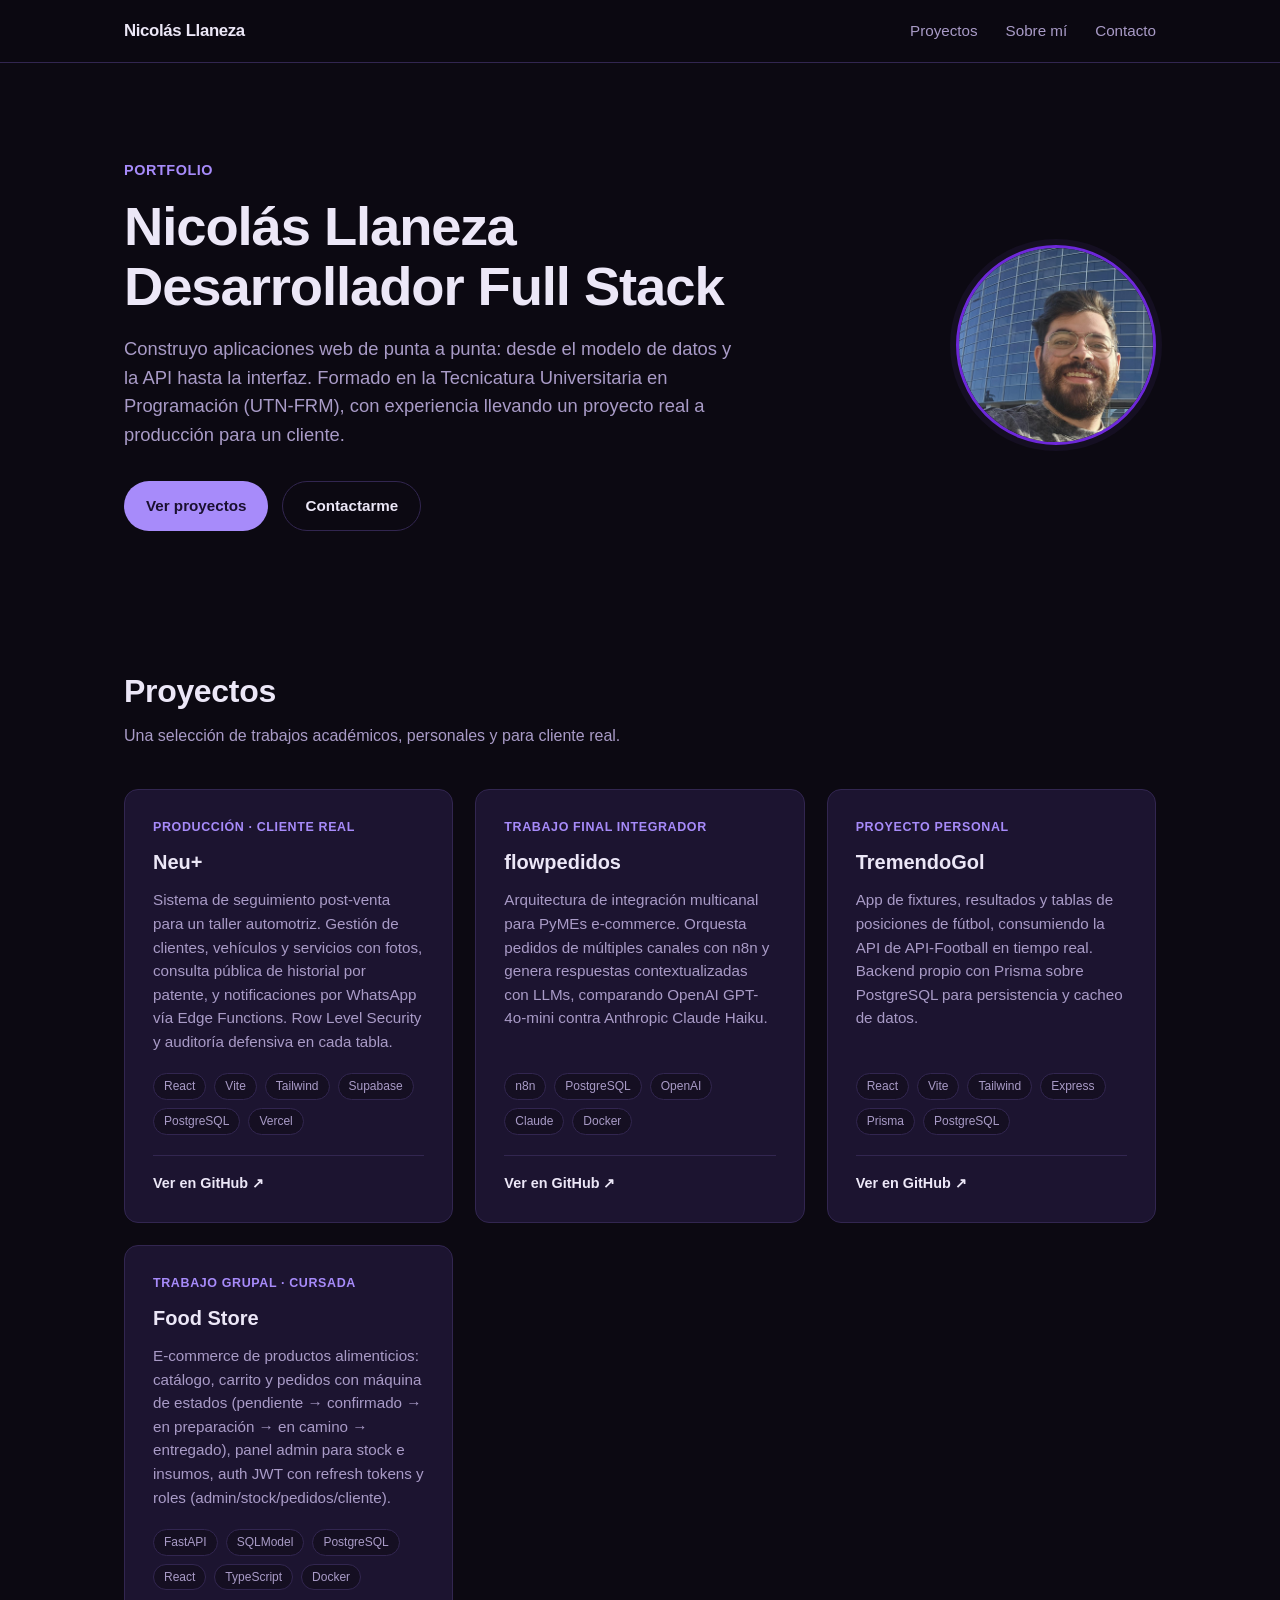
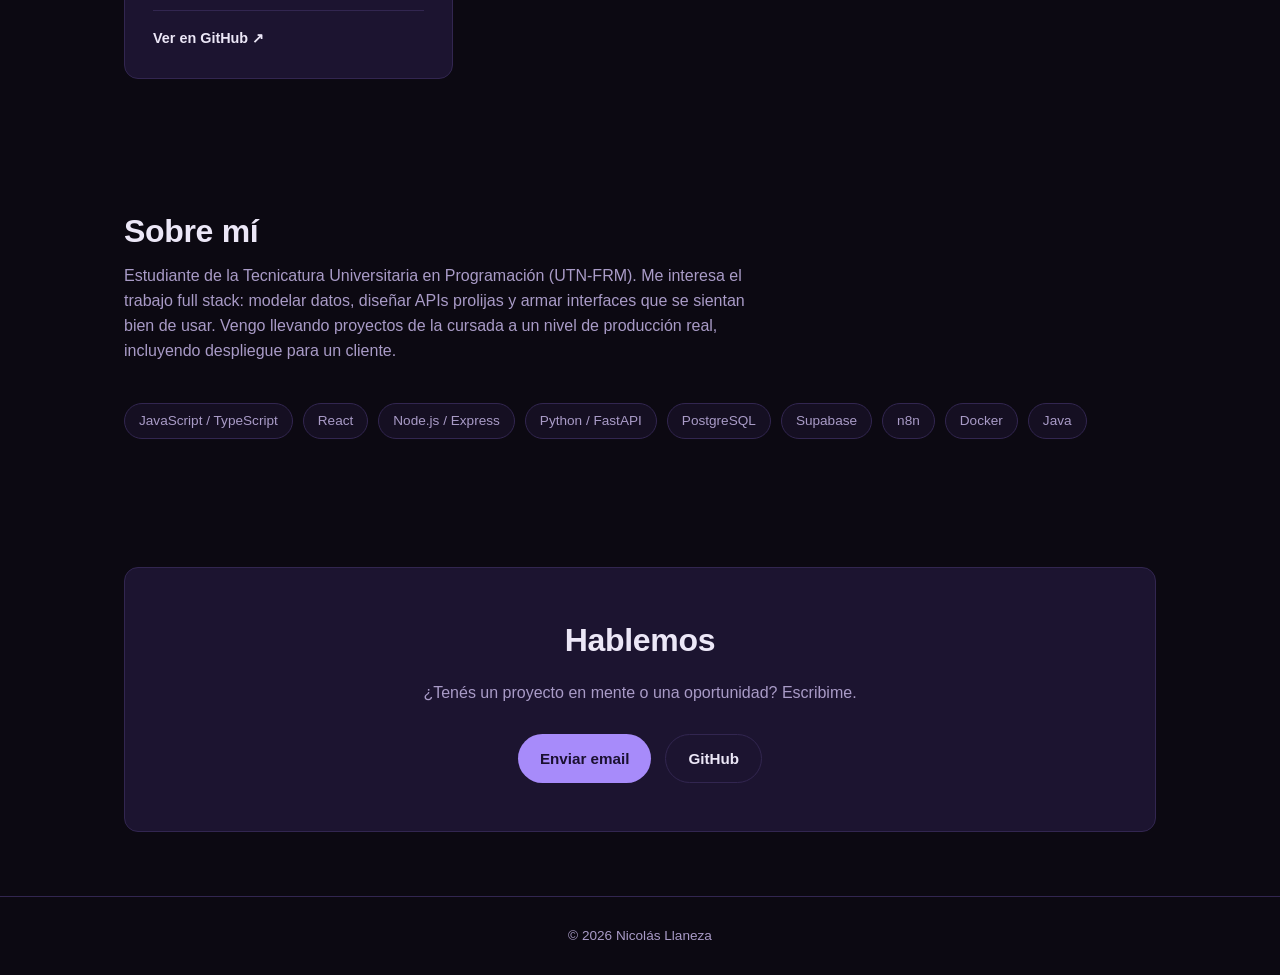
==== index.html @ 6af766d3 "Switch color palette to violet (Eva-01 inspired) Replaced the mint-green accent with a violet/deep-p" ====
<!DOCTYPE html>
<html lang="es">
<head>
<meta charset="UTF-8">
<meta name="viewport" content="width=device-width, initial-scale=1.0">
<title>Nicolás Llaneza — Desarrollador Full Stack</title>
<meta name="description" content="Portfolio de Nicolás Llaneza, desarrollador full stack. Proyectos con React, Node, FastAPI, Supabase y n8n.">
<style>
  :root {
    --bg: #0c0912;
    --bg-alt: #150f22;
    --card: #1c1430;
    --border: #322650;
    --text: #ece7f7;
    --text-dim: #a99bc7;
    --accent: #a78bfa;
    --accent-dim: #6d28d9;
    --radius: 14px;
    --max-width: 1080px;
  }

  * { box-sizing: border-box; }

  html { scroll-behavior: smooth; }

  body {
    margin: 0;
    background: var(--bg);
    color: var(--text);
    font-family: -apple-system, BlinkMacSystemFont, "Segoe UI", Roboto, Helvetica, Arial, sans-serif;
    line-height: 1.55;
  }

  a { color: inherit; }

  .wrap {
    max-width: var(--max-width);
    margin: 0 auto;
    padding: 0 24px;
  }

  /* Nav */
  header {
    position: sticky;
    top: 0;
    z-index: 20;
    background: rgba(12, 9, 18, 0.85);
    backdrop-filter: blur(10px);
    border-bottom: 1px solid var(--border);
  }

  nav {
    display: flex;
    align-items: center;
    justify-content: space-between;
    padding: 18px 0;
  }

  .logo {
    font-weight: 700;
    letter-spacing: -0.02em;
    text-decoration: none;
    font-size: 1.05rem;
  }

  .nav-links {
    display: flex;
    gap: 28px;
    list-style: none;
    margin: 0;
    padding: 0;
  }

  .nav-links a {
    text-decoration: none;
    color: var(--text-dim);
    font-size: 0.95rem;
    transition: color 0.15s;
  }

  .nav-links a:hover { color: var(--text); }

  /* Hero */
  .hero {
    padding: 96px 0 72px;
  }

  .hero-inner {
    display: flex;
    align-items: center;
    gap: 48px;
  }

  .hero-text { flex: 1; min-width: 0; }

  .avatar {
    flex-shrink: 0;
    width: 200px;
    height: 200px;
    border-radius: 50%;
    object-fit: cover;
    border: 3px solid var(--accent-dim);
    box-shadow: 0 0 0 6px var(--bg-alt);
  }

  .eyebrow {
    color: var(--accent);
    font-size: 0.9rem;
    font-weight: 600;
    letter-spacing: 0.04em;
    text-transform: uppercase;
    margin-bottom: 16px;
  }

  h1 {
    font-size: clamp(2.2rem, 5vw, 3.4rem);
    line-height: 1.1;
    margin: 0 0 18px;
    letter-spacing: -0.02em;
  }

  .hero p.lead {
    color: var(--text-dim);
    font-size: 1.15rem;
    max-width: 620px;
    margin: 0 0 32px;
  }

  .btn-row { display: flex; gap: 14px; flex-wrap: wrap; }

  .btn {
    display: inline-flex;
    align-items: center;
    gap: 8px;
    padding: 12px 22px;
    border-radius: 999px;
    text-decoration: none;
    font-size: 0.95rem;
    font-weight: 600;
    transition: transform 0.15s, background 0.15s, border-color 0.15s;
  }

  .btn-primary {
    background: var(--accent);
    color: #1a1030;
  }
  .btn-primary:hover { transform: translateY(-1px); background: #c4b5fd; }

  .btn-ghost {
    border: 1px solid var(--border);
    color: var(--text);
  }
  .btn-ghost:hover { border-color: var(--accent-dim); transform: translateY(-1px); }

  /* Sections */
  section { padding: 64px 0; }

  h2 {
    font-size: clamp(1.5rem, 3vw, 2rem);
    margin: 0 0 8px;
    letter-spacing: -0.01em;
  }

  .section-sub {
    color: var(--text-dim);
    margin: 0 0 40px;
    max-width: 640px;
  }

  /* About / stack */
  .stack-tags {
    display: flex;
    flex-wrap: wrap;
    gap: 10px;
    margin-top: 24px;
  }

  .tag {
    border: 1px solid var(--border);
    background: var(--bg-alt);
    color: var(--text-dim);
    padding: 6px 14px;
    border-radius: 999px;
    font-size: 0.85rem;
  }

  /* Projects */
  .projects-grid {
    display: grid;
    grid-template-columns: repeat(auto-fit, minmax(320px, 1fr));
    gap: 22px;
  }

  .card {
    background: var(--card);
    border: 1px solid var(--border);
    border-radius: var(--radius);
    padding: 28px;
    display: flex;
    flex-direction: column;
    transition: border-color 0.2s, transform 0.2s;
  }

  .card:hover {
    border-color: var(--accent-dim);
    transform: translateY(-3px);
  }

  .card-kicker {
    font-size: 0.78rem;
    font-weight: 700;
    letter-spacing: 0.05em;
    text-transform: uppercase;
    color: var(--accent);
    margin-bottom: 10px;
  }

  .card h3 {
    margin: 0 0 10px;
    font-size: 1.25rem;
  }

  .card p {
    color: var(--text-dim);
    font-size: 0.95rem;
    margin: 0 0 20px;
    flex-grow: 1;
  }

  .card .tags {
    display: flex;
    flex-wrap: wrap;
    gap: 8px;
    margin-bottom: 20px;
  }

  .card .tags span {
    font-size: 0.75rem;
    color: var(--text-dim);
    background: var(--bg-alt);
    border: 1px solid var(--border);
    padding: 3px 10px;
    border-radius: 999px;
  }

  .card-link {
    display: inline-flex;
    align-items: center;
    gap: 6px;
    font-size: 0.9rem;
    font-weight: 600;
    color: var(--text);
    text-decoration: none;
    border-top: 1px solid var(--border);
    padding-top: 16px;
  }

  .card-link:hover { color: var(--accent); }

  /* Contact */
  .contact-card {
    background: var(--card);
    border: 1px solid var(--border);
    border-radius: var(--radius);
    padding: 48px;
    text-align: center;
  }

  .contact-card h2 { margin-bottom: 12px; }
  .contact-card p { color: var(--text-dim); margin-bottom: 28px; }

  footer {
    border-top: 1px solid var(--border);
    padding: 28px 0;
    color: var(--text-dim);
    font-size: 0.85rem;
    text-align: center;
  }

  @media (max-width: 640px) {
    .nav-links { gap: 16px; }
    .hero { padding: 64px 0 48px; }
    .contact-card { padding: 32px 20px; }
    .hero-inner { flex-direction: column-reverse; text-align: center; gap: 28px; }
    .hero-text .lead { margin-left: auto; margin-right: auto; }
    .avatar { width: 140px; height: 140px; }
  }
</style>
</head>
<body>

<header>
  <div class="wrap">
    <nav>
      <a class="logo" href="#top">Nicolás Llaneza</a>
      <ul class="nav-links">
        <li><a href="#proyectos">Proyectos</a></li>
        <li><a href="#sobre-mi">Sobre mí</a></li>
        <li><a href="#contacto">Contacto</a></li>
      </ul>
    </nav>
  </div>
</header>

<main>
  <div class="wrap">
    <section class="hero" id="top">
      <div class="hero-inner">
        <div class="hero-text">
          <div class="eyebrow">Portfolio</div>
          <h1>Nicolás Llaneza<br>Desarrollador Full Stack</h1>
          <p class="lead">
            Construyo aplicaciones web de punta a punta: desde el modelo de datos y la API
            hasta la interfaz. Formado en la Tecnicatura Universitaria en Programación (UTN-FRM),
            con experiencia llevando un proyecto real a producción para un cliente.
          </p>
          <div class="btn-row">
            <a class="btn btn-primary" href="#proyectos">Ver proyectos</a>
            <a class="btn btn-ghost" href="#contacto">Contactarme</a>
          </div>
        </div>
        <img class="avatar" src="assets/avatar.jpg" alt="Foto de Nicolás Llaneza">
      </div>
    </section>

    <section id="proyectos">
      <h2>Proyectos</h2>
      <p class="section-sub">Una selección de trabajos académicos, personales y para cliente real.</p>

      <div class="projects-grid">

        <div class="card">
          <div class="card-kicker">Producción · Cliente real</div>
          <h3>Neu+</h3>
          <p>
            Sistema de seguimiento post-venta para un taller automotriz. Gestión de clientes,
            vehículos y servicios con fotos, consulta pública de historial por patente, y
            notificaciones por WhatsApp vía Edge Functions. Row Level Security y auditoría
            defensiva en cada tabla.
          </p>
          <div class="tags">
            <span>React</span><span>Vite</span><span>Tailwind</span>
            <span>Supabase</span><span>PostgreSQL</span><span>Vercel</span>
          </div>
          <a class="card-link" href="https://github.com/NicolasLlaneza/Neu-" target="_blank" rel="noopener">
            Ver en GitHub ↗
          </a>
        </div>

        <div class="card">
          <div class="card-kicker">Trabajo final integrador</div>
          <h3>flowpedidos</h3>
          <p>
            Arquitectura de integración multicanal para PyMEs e-commerce. Orquesta pedidos
            de múltiples canales con n8n y genera respuestas contextualizadas con LLMs,
            comparando OpenAI GPT-4o-mini contra Anthropic Claude Haiku.
          </p>
          <div class="tags">
            <span>n8n</span><span>PostgreSQL</span><span>OpenAI</span><span>Claude</span><span>Docker</span>
          </div>
          <a class="card-link" href="https://github.com/NicolasLlaneza/flowpedidos" target="_blank" rel="noopener">
            Ver en GitHub ↗
          </a>
        </div>

        <div class="card">
          <div class="card-kicker">Proyecto personal</div>
          <h3>TremendoGol</h3>
          <p>
            App de fixtures, resultados y tablas de posiciones de fútbol, consumiendo la
            API de API-Football en tiempo real. Backend propio con Prisma sobre PostgreSQL
            para persistencia y cacheo de datos.
          </p>
          <div class="tags">
            <span>React</span><span>Vite</span><span>Tailwind</span>
            <span>Express</span><span>Prisma</span><span>PostgreSQL</span>
          </div>
          <a class="card-link" href="https://github.com/NicolasLlaneza/TremendoGol" target="_blank" rel="noopener">
            Ver en GitHub ↗
          </a>
        </div>

        <div class="card">
          <div class="card-kicker">Trabajo grupal · Cursada</div>
          <h3>Food Store</h3>
          <p>
            E-commerce de productos alimenticios: catálogo, carrito y pedidos con máquina de
            estados (pendiente → confirmado → en preparación → en camino → entregado), panel
            admin para stock e insumos, auth JWT con refresh tokens y roles (admin/stock/pedidos/cliente).
          </p>
          <div class="tags">
            <span>FastAPI</span><span>SQLModel</span><span>PostgreSQL</span>
            <span>React</span><span>TypeScript</span><span>Docker</span>
          </div>
          <a class="card-link" href="https://github.com/NicolasLlaneza/PROG4" target="_blank" rel="noopener">
            Ver en GitHub ↗
          </a>
        </div>

      </div>
    </section>

    <section id="sobre-mi">
      <h2>Sobre mí</h2>
      <p class="section-sub">
        Estudiante de la Tecnicatura Universitaria en Programación (UTN-FRM). Me interesa
        el trabajo full stack: modelar datos, diseñar APIs prolijas y armar interfaces que
        se sientan bien de usar. Vengo llevando proyectos de la cursada a un nivel de
        producción real, incluyendo despliegue para un cliente.
      </p>
      <div class="stack-tags">
        <span class="tag">JavaScript / TypeScript</span>
        <span class="tag">React</span>
        <span class="tag">Node.js / Express</span>
        <span class="tag">Python / FastAPI</span>
        <span class="tag">PostgreSQL</span>
        <span class="tag">Supabase</span>
        <span class="tag">n8n</span>
        <span class="tag">Docker</span>
        <span class="tag">Java</span>
      </div>
    </section>

    <section id="contacto">
      <div class="contact-card">
        <h2>Hablemos</h2>
        <p>¿Tenés un proyecto en mente o una oportunidad? Escribime.</p>
        <div class="btn-row" style="justify-content: center;">
          <a class="btn btn-primary" href="mailto:nicolasllanezabvb@gmail.com">Enviar email</a>
          <a class="btn btn-ghost" href="https://github.com/NicolasLlaneza" target="_blank" rel="noopener">GitHub</a>
        </div>
      </div>
    </section>
  </div>
</main>

<footer>
  <div class="wrap">
    © <span id="year"></span> Nicolás Llaneza
  </div>
</footer>

<script>
  document.getElementById('year').textContent = new Date().getFullYear();
</script>

</body>
</html>
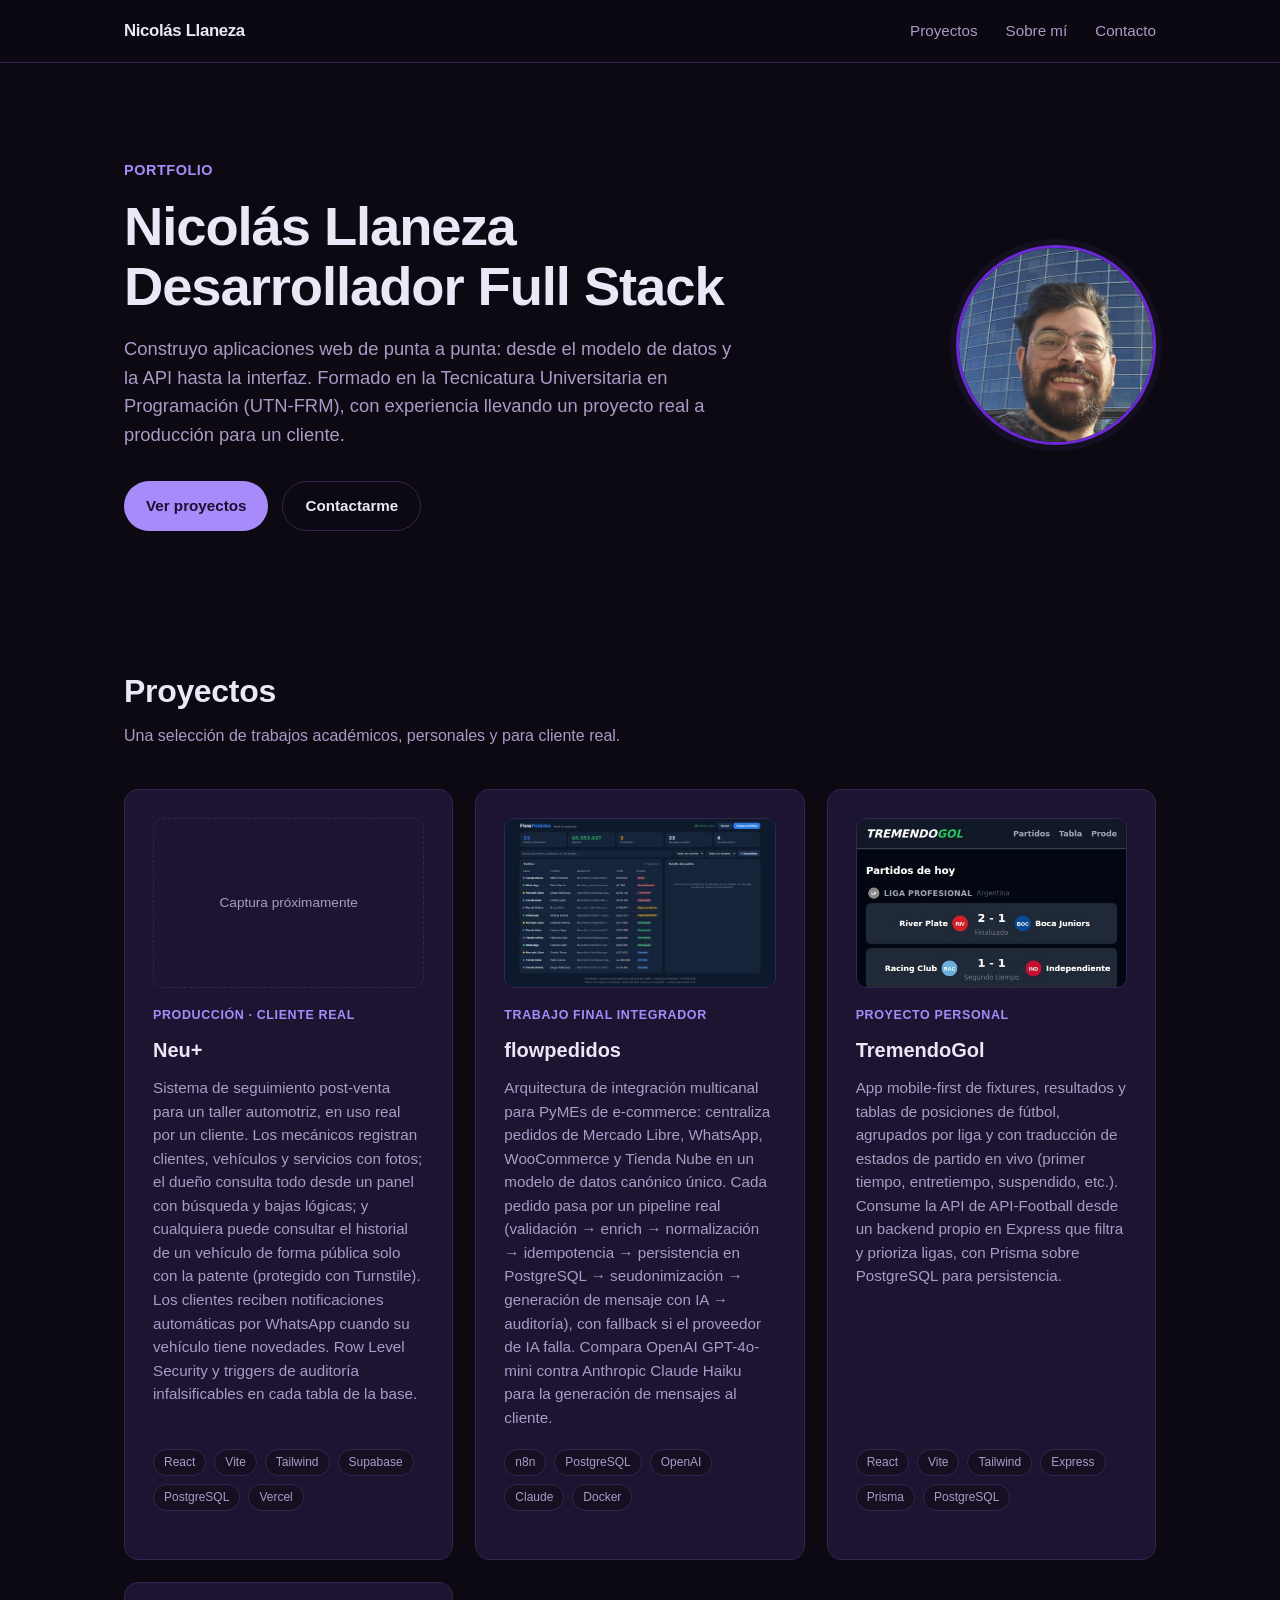
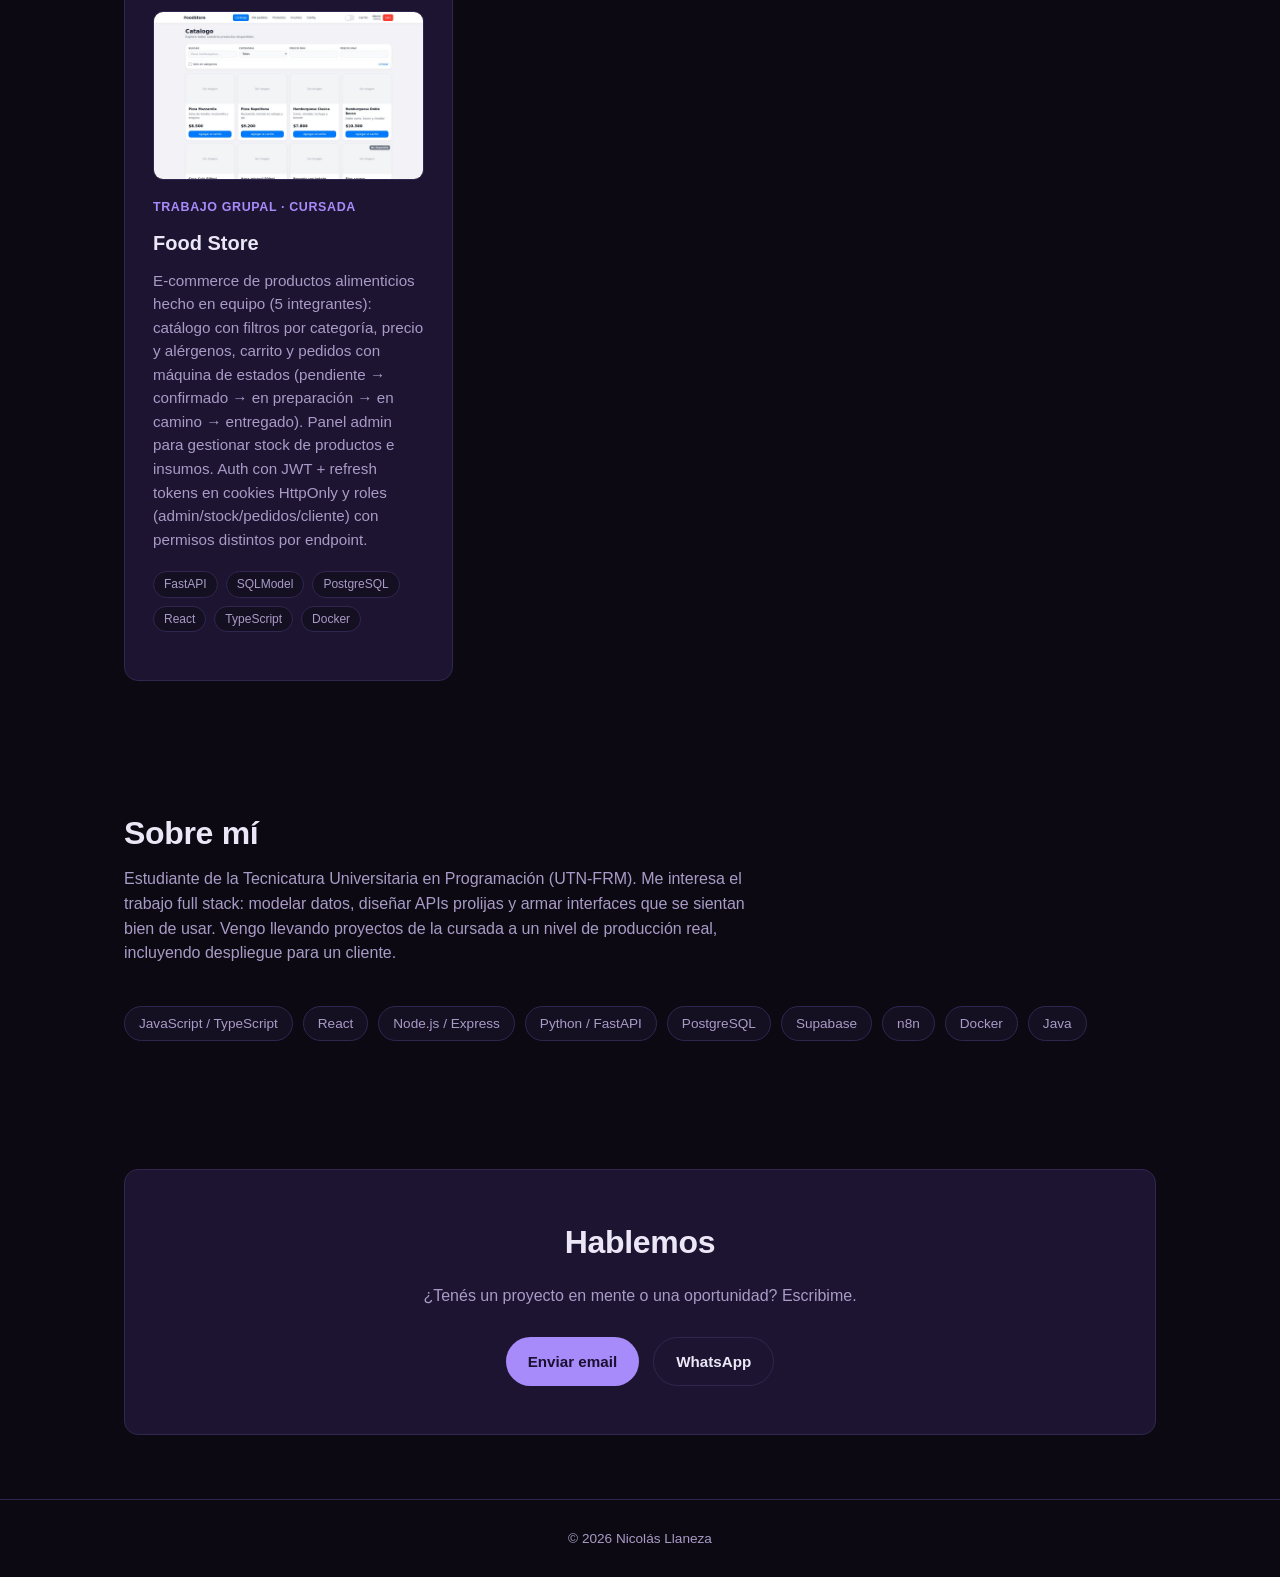
==== commit b8f5d661: "Replace GitHub links with screenshots, add WhatsApp contact - Removed all "Ver en GitHub" links from" ====
--- a/index.html
+++ b/index.html
@@ -206,6 +206,32 @@
     transform: translateY(-3px);
   }
 
+  .card-image {
+    width: 100%;
+    aspect-ratio: 16 / 10;
+    object-fit: cover;
+    object-position: top;
+    border-radius: 10px;
+    border: 1px solid var(--border);
+    margin-bottom: 18px;
+    background: var(--bg-alt);
+  }
+
+  .card-image-placeholder {
+    width: 100%;
+    aspect-ratio: 16 / 10;
+    border-radius: 10px;
+    border: 1px dashed var(--border);
+    margin-bottom: 18px;
+    display: flex;
+    align-items: center;
+    justify-content: center;
+    color: var(--text-dim);
+    font-size: 0.85rem;
+    text-align: center;
+    padding: 12px;
+  }
+
   .card-kicker {
     font-size: 0.78rem;
     font-weight: 700;
@@ -242,20 +268,6 @@
     padding: 3px 10px;
     border-radius: 999px;
   }
-
-  .card-link {
-    display: inline-flex;
-    align-items: center;
-    gap: 6px;
-    font-size: 0.9rem;
-    font-weight: 600;
-    color: var(--text);
-    text-decoration: none;
-    border-top: 1px solid var(--border);
-    padding-top: 16px;
-  }
-
-  .card-link:hover { color: var(--accent); }
 
   /* Contact */
   .contact-card {
@@ -330,71 +342,75 @@
       <div class="projects-grid">
 
         <div class="card">
+          <div class="card-image-placeholder">Captura próximamente</div>
           <div class="card-kicker">Producción · Cliente real</div>
           <h3>Neu+</h3>
           <p>
-            Sistema de seguimiento post-venta para un taller automotriz. Gestión de clientes,
-            vehículos y servicios con fotos, consulta pública de historial por patente, y
-            notificaciones por WhatsApp vía Edge Functions. Row Level Security y auditoría
-            defensiva en cada tabla.
+            Sistema de seguimiento post-venta para un taller automotriz, en uso real por un
+            cliente. Los mecánicos registran clientes, vehículos y servicios con fotos; el
+            dueño consulta todo desde un panel con búsqueda y bajas lógicas; y cualquiera
+            puede consultar el historial de un vehículo de forma pública solo con la patente
+            (protegido con Turnstile). Los clientes reciben notificaciones automáticas por
+            WhatsApp cuando su vehículo tiene novedades. Row Level Security y triggers de
+            auditoría infalsificables en cada tabla de la base.
           </p>
           <div class="tags">
             <span>React</span><span>Vite</span><span>Tailwind</span>
             <span>Supabase</span><span>PostgreSQL</span><span>Vercel</span>
           </div>
-          <a class="card-link" href="https://github.com/NicolasLlaneza/Neu-" target="_blank" rel="noopener">
-            Ver en GitHub ↗
-          </a>
         </div>
 
         <div class="card">
+          <img class="card-image" src="assets/flowpedidos.jpg" alt="Panel operativo de FlowPedidos mostrando KPIs y pedidos multicanal">
           <div class="card-kicker">Trabajo final integrador</div>
           <h3>flowpedidos</h3>
           <p>
-            Arquitectura de integración multicanal para PyMEs e-commerce. Orquesta pedidos
-            de múltiples canales con n8n y genera respuestas contextualizadas con LLMs,
-            comparando OpenAI GPT-4o-mini contra Anthropic Claude Haiku.
+            Arquitectura de integración multicanal para PyMEs de e-commerce: centraliza
+            pedidos de Mercado Libre, WhatsApp, WooCommerce y Tienda Nube en un modelo de
+            datos canónico único. Cada pedido pasa por un pipeline real (validación → enrich
+            → normalización → idempotencia → persistencia en PostgreSQL → seudonimización →
+            generación de mensaje con IA → auditoría), con fallback si el proveedor de IA
+            falla. Compara OpenAI GPT-4o-mini contra Anthropic Claude Haiku para la
+            generación de mensajes al cliente.
           </p>
           <div class="tags">
             <span>n8n</span><span>PostgreSQL</span><span>OpenAI</span><span>Claude</span><span>Docker</span>
           </div>
-          <a class="card-link" href="https://github.com/NicolasLlaneza/flowpedidos" target="_blank" rel="noopener">
-            Ver en GitHub ↗
-          </a>
         </div>
 
         <div class="card">
+          <img class="card-image" src="assets/tremendogol.jpg" alt="App TremendoGol mostrando fixtures de fútbol del día agrupados por liga">
           <div class="card-kicker">Proyecto personal</div>
           <h3>TremendoGol</h3>
           <p>
-            App de fixtures, resultados y tablas de posiciones de fútbol, consumiendo la
-            API de API-Football en tiempo real. Backend propio con Prisma sobre PostgreSQL
-            para persistencia y cacheo de datos.
+            App mobile-first de fixtures, resultados y tablas de posiciones de fútbol,
+            agrupados por liga y con traducción de estados de partido en vivo (primer
+            tiempo, entretiempo, suspendido, etc.). Consume la API de API-Football desde un
+            backend propio en Express que filtra y prioriza ligas, con Prisma sobre
+            PostgreSQL para persistencia.
           </p>
           <div class="tags">
             <span>React</span><span>Vite</span><span>Tailwind</span>
             <span>Express</span><span>Prisma</span><span>PostgreSQL</span>
           </div>
-          <a class="card-link" href="https://github.com/NicolasLlaneza/TremendoGol" target="_blank" rel="noopener">
-            Ver en GitHub ↗
-          </a>
         </div>
 
         <div class="card">
+          <img class="card-image" src="assets/foodstore.jpg" alt="Catálogo de Food Store con filtros por categoría y precio">
           <div class="card-kicker">Trabajo grupal · Cursada</div>
           <h3>Food Store</h3>
           <p>
-            E-commerce de productos alimenticios: catálogo, carrito y pedidos con máquina de
-            estados (pendiente → confirmado → en preparación → en camino → entregado), panel
-            admin para stock e insumos, auth JWT con refresh tokens y roles (admin/stock/pedidos/cliente).
+            E-commerce de productos alimenticios hecho en equipo (5 integrantes): catálogo
+            con filtros por categoría, precio y alérgenos, carrito y pedidos con máquina de
+            estados (pendiente → confirmado → en preparación → en camino → entregado). Panel
+            admin para gestionar stock de productos e insumos. Auth con JWT + refresh tokens
+            en cookies HttpOnly y roles (admin/stock/pedidos/cliente) con permisos distintos
+            por endpoint.
           </p>
           <div class="tags">
             <span>FastAPI</span><span>SQLModel</span><span>PostgreSQL</span>
             <span>React</span><span>TypeScript</span><span>Docker</span>
           </div>
-          <a class="card-link" href="https://github.com/NicolasLlaneza/PROG4" target="_blank" rel="noopener">
-            Ver en GitHub ↗
-          </a>
         </div>
 
       </div>
@@ -427,7 +443,7 @@
         <p>¿Tenés un proyecto en mente o una oportunidad? Escribime.</p>
         <div class="btn-row" style="justify-content: center;">
           <a class="btn btn-primary" href="mailto:nicolasllanezabvb@gmail.com">Enviar email</a>
-          <a class="btn btn-ghost" href="https://github.com/NicolasLlaneza" target="_blank" rel="noopener">GitHub</a>
+          <a class="btn btn-ghost" href="https://wa.me/5492613075850" target="_blank" rel="noopener">WhatsApp</a>
         </div>
       </div>
     </section>
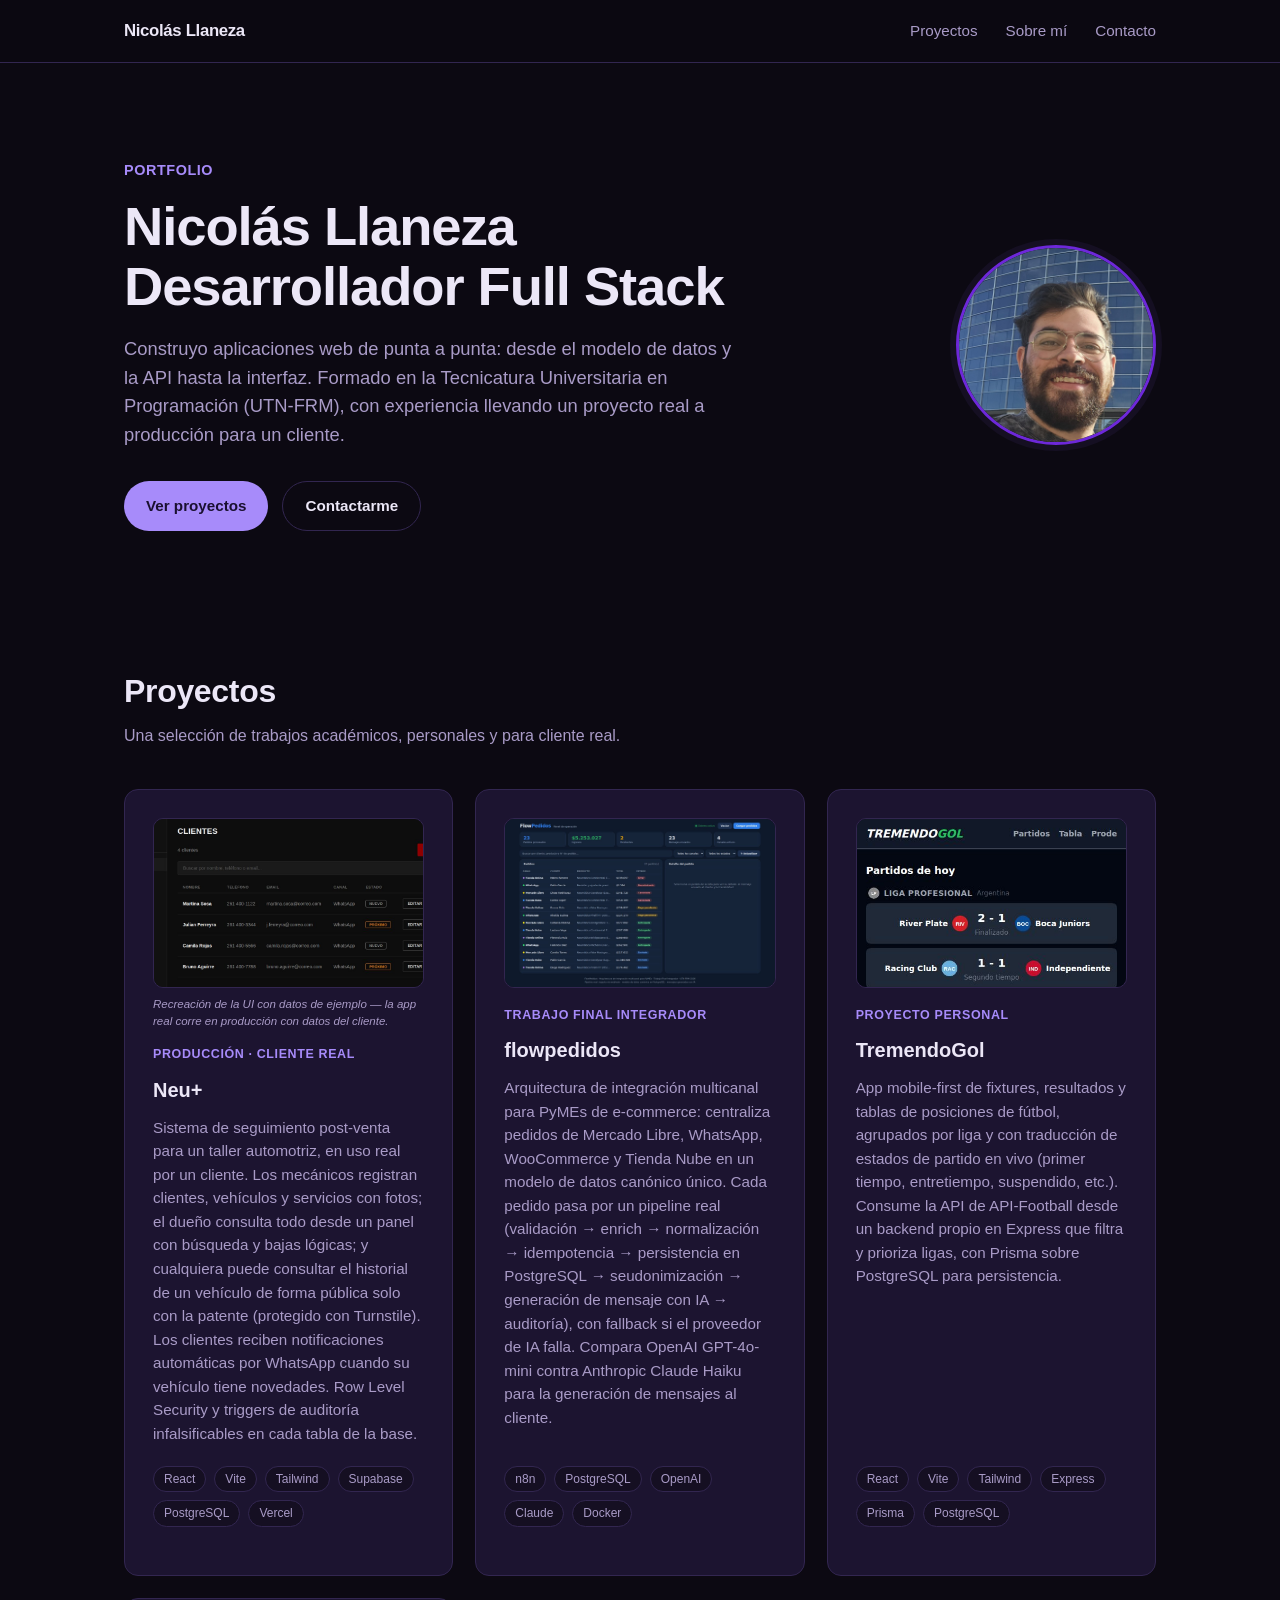
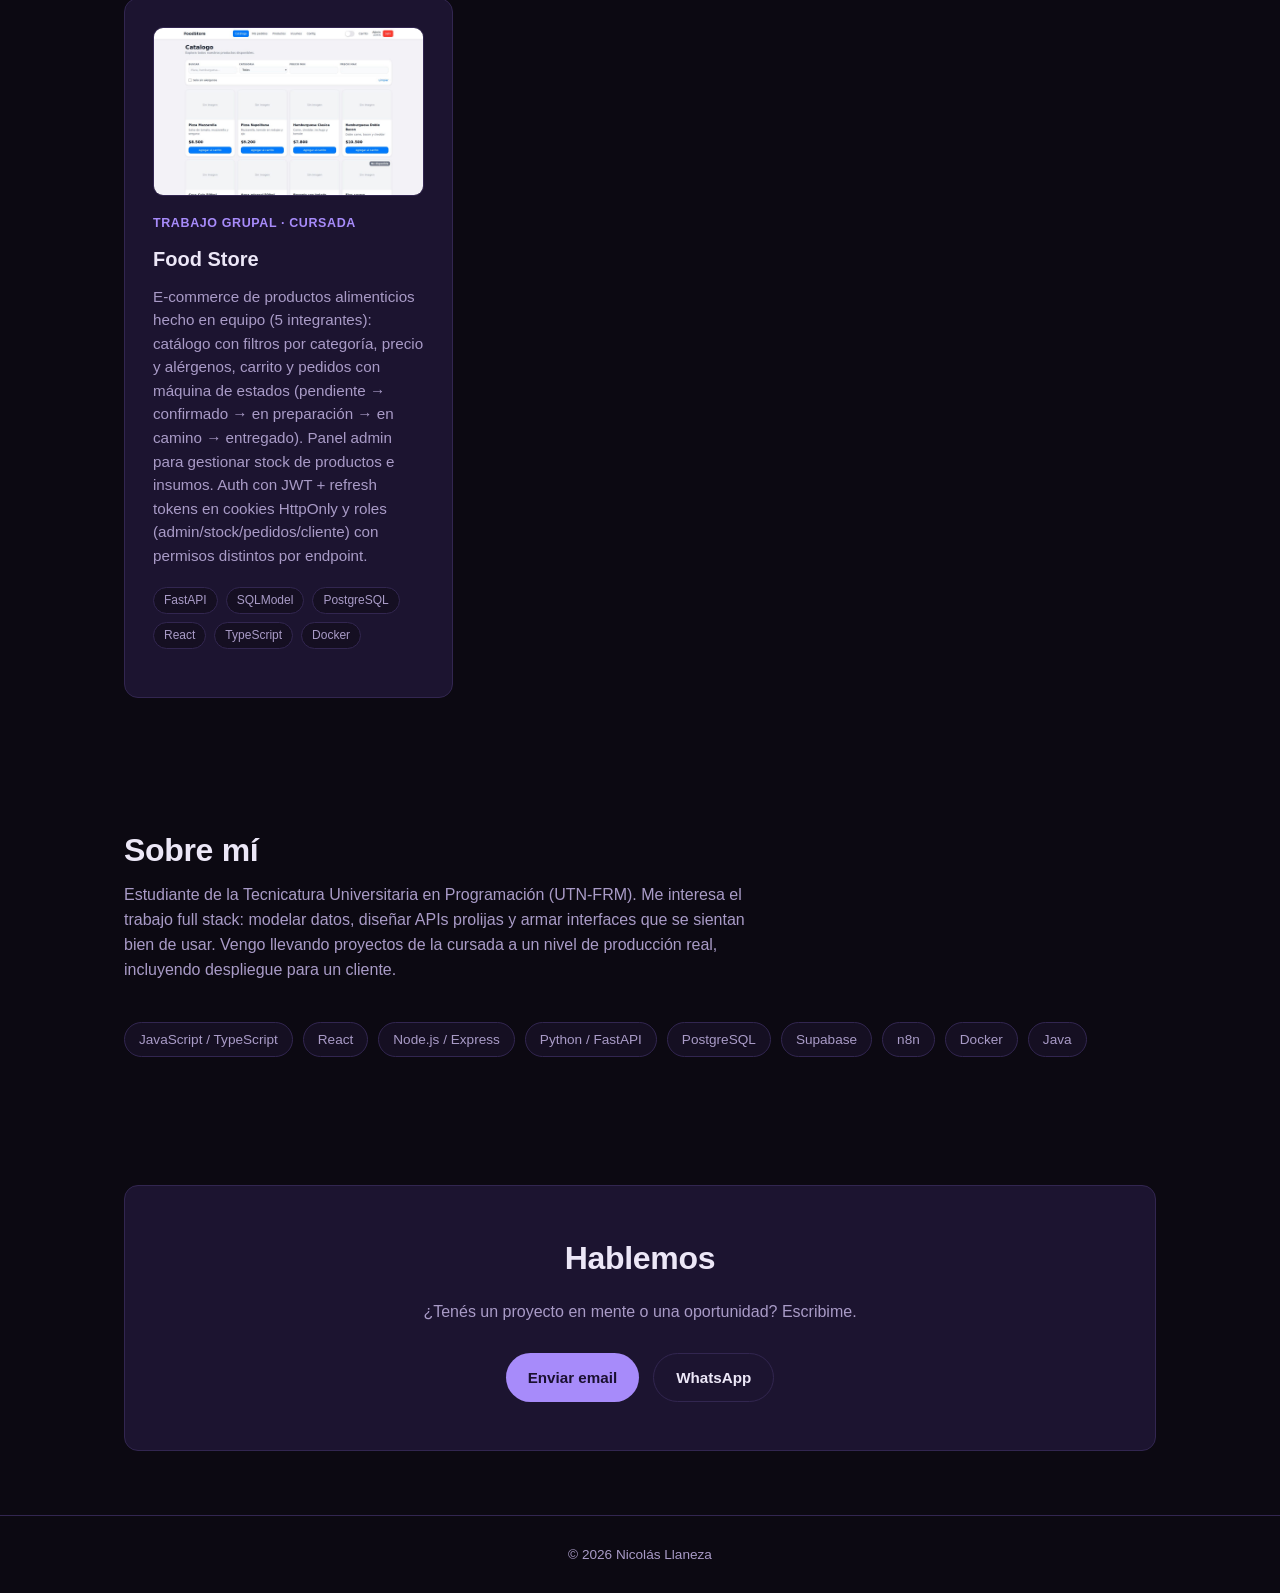
==== commit 5db8e7f0: "Add Neu+ screenshot as a recreated UI mock Rebuilt the clientes dashboard UI from the actual app's T" ====
--- a/index.html
+++ b/index.html
@@ -217,19 +217,11 @@
     background: var(--bg-alt);
   }
 
-  .card-image-placeholder {
-    width: 100%;
-    aspect-ratio: 16 / 10;
-    border-radius: 10px;
-    border: 1px dashed var(--border);
-    margin-bottom: 18px;
-    display: flex;
-    align-items: center;
-    justify-content: center;
-    color: var(--text-dim);
-    font-size: 0.85rem;
-    text-align: center;
-    padding: 12px;
+  .card-image-caption {
+    font-size: 0.72rem;
+    color: var(--text-dim);
+    font-style: italic;
+    margin: -10px 0 14px;
   }
 
   .card-kicker {
@@ -342,7 +334,8 @@
       <div class="projects-grid">
 
         <div class="card">
-          <div class="card-image-placeholder">Captura próximamente</div>
+          <img class="card-image" src="assets/neu.jpg" alt="Panel de clientes de Neu+ (recreación con datos de ejemplo)">
+          <div class="card-image-caption">Recreación de la UI con datos de ejemplo — la app real corre en producción con datos del cliente.</div>
           <div class="card-kicker">Producción · Cliente real</div>
           <h3>Neu+</h3>
           <p>
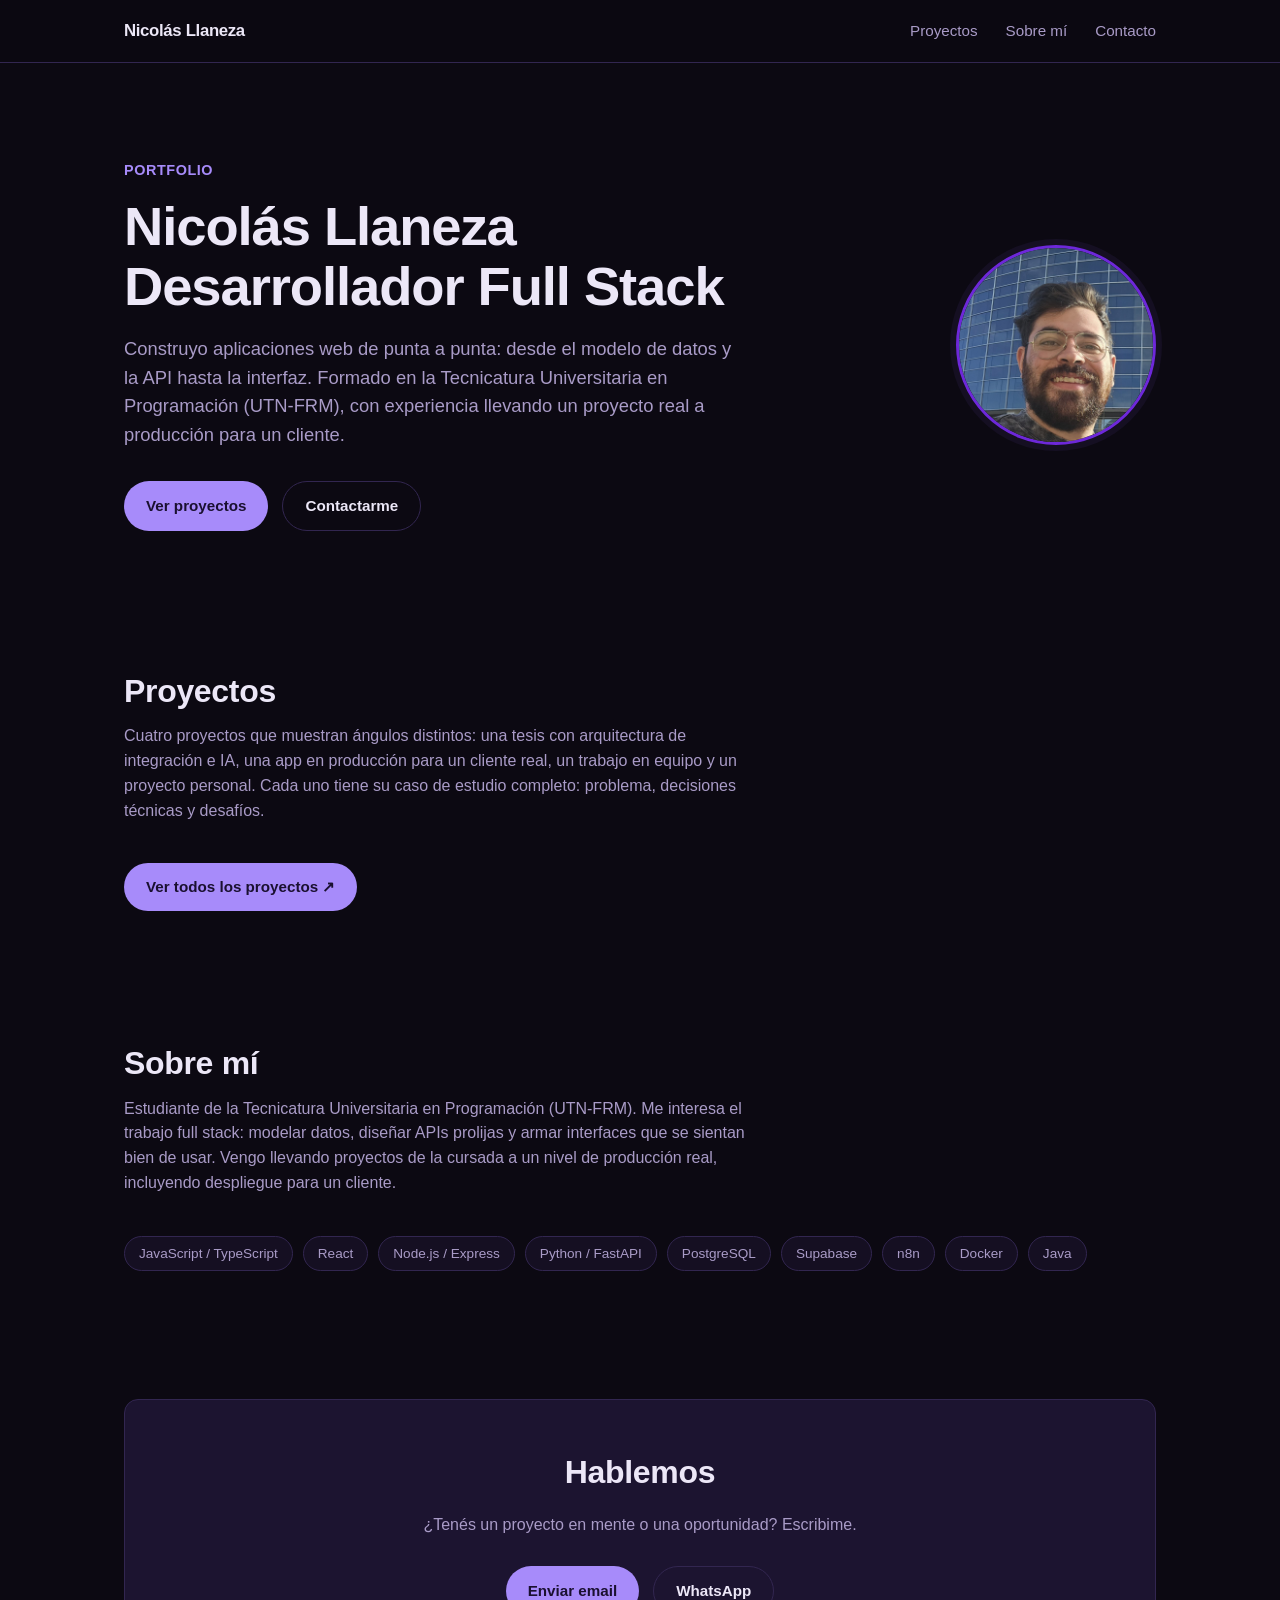
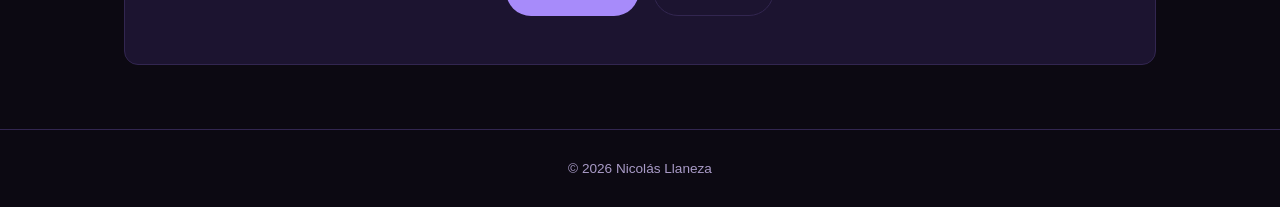
==== commit 2edb91c4: "Split projects into their own case-study pages - Extracted shared CSS to assets/style.css so every p" ====
--- a/index.html
+++ b/index.html
@@ -5,291 +5,7 @@
 <meta name="viewport" content="width=device-width, initial-scale=1.0">
 <title>Nicolás Llaneza — Desarrollador Full Stack</title>
 <meta name="description" content="Portfolio de Nicolás Llaneza, desarrollador full stack. Proyectos con React, Node, FastAPI, Supabase y n8n.">
-<style>
-  :root {
-    --bg: #0c0912;
-    --bg-alt: #150f22;
-    --card: #1c1430;
-    --border: #322650;
-    --text: #ece7f7;
-    --text-dim: #a99bc7;
-    --accent: #a78bfa;
-    --accent-dim: #6d28d9;
-    --radius: 14px;
-    --max-width: 1080px;
-  }
-
-  * { box-sizing: border-box; }
-
-  html { scroll-behavior: smooth; }
-
-  body {
-    margin: 0;
-    background: var(--bg);
-    color: var(--text);
-    font-family: -apple-system, BlinkMacSystemFont, "Segoe UI", Roboto, Helvetica, Arial, sans-serif;
-    line-height: 1.55;
-  }
-
-  a { color: inherit; }
-
-  .wrap {
-    max-width: var(--max-width);
-    margin: 0 auto;
-    padding: 0 24px;
-  }
-
-  /* Nav */
-  header {
-    position: sticky;
-    top: 0;
-    z-index: 20;
-    background: rgba(12, 9, 18, 0.85);
-    backdrop-filter: blur(10px);
-    border-bottom: 1px solid var(--border);
-  }
-
-  nav {
-    display: flex;
-    align-items: center;
-    justify-content: space-between;
-    padding: 18px 0;
-  }
-
-  .logo {
-    font-weight: 700;
-    letter-spacing: -0.02em;
-    text-decoration: none;
-    font-size: 1.05rem;
-  }
-
-  .nav-links {
-    display: flex;
-    gap: 28px;
-    list-style: none;
-    margin: 0;
-    padding: 0;
-  }
-
-  .nav-links a {
-    text-decoration: none;
-    color: var(--text-dim);
-    font-size: 0.95rem;
-    transition: color 0.15s;
-  }
-
-  .nav-links a:hover { color: var(--text); }
-
-  /* Hero */
-  .hero {
-    padding: 96px 0 72px;
-  }
-
-  .hero-inner {
-    display: flex;
-    align-items: center;
-    gap: 48px;
-  }
-
-  .hero-text { flex: 1; min-width: 0; }
-
-  .avatar {
-    flex-shrink: 0;
-    width: 200px;
-    height: 200px;
-    border-radius: 50%;
-    object-fit: cover;
-    border: 3px solid var(--accent-dim);
-    box-shadow: 0 0 0 6px var(--bg-alt);
-  }
-
-  .eyebrow {
-    color: var(--accent);
-    font-size: 0.9rem;
-    font-weight: 600;
-    letter-spacing: 0.04em;
-    text-transform: uppercase;
-    margin-bottom: 16px;
-  }
-
-  h1 {
-    font-size: clamp(2.2rem, 5vw, 3.4rem);
-    line-height: 1.1;
-    margin: 0 0 18px;
-    letter-spacing: -0.02em;
-  }
-
-  .hero p.lead {
-    color: var(--text-dim);
-    font-size: 1.15rem;
-    max-width: 620px;
-    margin: 0 0 32px;
-  }
-
-  .btn-row { display: flex; gap: 14px; flex-wrap: wrap; }
-
-  .btn {
-    display: inline-flex;
-    align-items: center;
-    gap: 8px;
-    padding: 12px 22px;
-    border-radius: 999px;
-    text-decoration: none;
-    font-size: 0.95rem;
-    font-weight: 600;
-    transition: transform 0.15s, background 0.15s, border-color 0.15s;
-  }
-
-  .btn-primary {
-    background: var(--accent);
-    color: #1a1030;
-  }
-  .btn-primary:hover { transform: translateY(-1px); background: #c4b5fd; }
-
-  .btn-ghost {
-    border: 1px solid var(--border);
-    color: var(--text);
-  }
-  .btn-ghost:hover { border-color: var(--accent-dim); transform: translateY(-1px); }
-
-  /* Sections */
-  section { padding: 64px 0; }
-
-  h2 {
-    font-size: clamp(1.5rem, 3vw, 2rem);
-    margin: 0 0 8px;
-    letter-spacing: -0.01em;
-  }
-
-  .section-sub {
-    color: var(--text-dim);
-    margin: 0 0 40px;
-    max-width: 640px;
-  }
-
-  /* About / stack */
-  .stack-tags {
-    display: flex;
-    flex-wrap: wrap;
-    gap: 10px;
-    margin-top: 24px;
-  }
-
-  .tag {
-    border: 1px solid var(--border);
-    background: var(--bg-alt);
-    color: var(--text-dim);
-    padding: 6px 14px;
-    border-radius: 999px;
-    font-size: 0.85rem;
-  }
-
-  /* Projects */
-  .projects-grid {
-    display: grid;
-    grid-template-columns: repeat(auto-fit, minmax(320px, 1fr));
-    gap: 22px;
-  }
-
-  .card {
-    background: var(--card);
-    border: 1px solid var(--border);
-    border-radius: var(--radius);
-    padding: 28px;
-    display: flex;
-    flex-direction: column;
-    transition: border-color 0.2s, transform 0.2s;
-  }
-
-  .card:hover {
-    border-color: var(--accent-dim);
-    transform: translateY(-3px);
-  }
-
-  .card-image {
-    width: 100%;
-    aspect-ratio: 16 / 10;
-    object-fit: cover;
-    object-position: top;
-    border-radius: 10px;
-    border: 1px solid var(--border);
-    margin-bottom: 18px;
-    background: var(--bg-alt);
-  }
-
-  .card-image-caption {
-    font-size: 0.72rem;
-    color: var(--text-dim);
-    font-style: italic;
-    margin: -10px 0 14px;
-  }
-
-  .card-kicker {
-    font-size: 0.78rem;
-    font-weight: 700;
-    letter-spacing: 0.05em;
-    text-transform: uppercase;
-    color: var(--accent);
-    margin-bottom: 10px;
-  }
-
-  .card h3 {
-    margin: 0 0 10px;
-    font-size: 1.25rem;
-  }
-
-  .card p {
-    color: var(--text-dim);
-    font-size: 0.95rem;
-    margin: 0 0 20px;
-    flex-grow: 1;
-  }
-
-  .card .tags {
-    display: flex;
-    flex-wrap: wrap;
-    gap: 8px;
-    margin-bottom: 20px;
-  }
-
-  .card .tags span {
-    font-size: 0.75rem;
-    color: var(--text-dim);
-    background: var(--bg-alt);
-    border: 1px solid var(--border);
-    padding: 3px 10px;
-    border-radius: 999px;
-  }
-
-  /* Contact */
-  .contact-card {
-    background: var(--card);
-    border: 1px solid var(--border);
-    border-radius: var(--radius);
-    padding: 48px;
-    text-align: center;
-  }
-
-  .contact-card h2 { margin-bottom: 12px; }
-  .contact-card p { color: var(--text-dim); margin-bottom: 28px; }
-
-  footer {
-    border-top: 1px solid var(--border);
-    padding: 28px 0;
-    color: var(--text-dim);
-    font-size: 0.85rem;
-    text-align: center;
-  }
-
-  @media (max-width: 640px) {
-    .nav-links { gap: 16px; }
-    .hero { padding: 64px 0 48px; }
-    .contact-card { padding: 32px 20px; }
-    .hero-inner { flex-direction: column-reverse; text-align: center; gap: 28px; }
-    .hero-text .lead { margin-left: auto; margin-right: auto; }
-    .avatar { width: 140px; height: 140px; }
-  }
-</style>
+<link rel="stylesheet" href="assets/style.css">
 </head>
 <body>
 
@@ -298,7 +14,7 @@
     <nav>
       <a class="logo" href="#top">Nicolás Llaneza</a>
       <ul class="nav-links">
-        <li><a href="#proyectos">Proyectos</a></li>
+        <li><a href="proyectos/">Proyectos</a></li>
         <li><a href="#sobre-mi">Sobre mí</a></li>
         <li><a href="#contacto">Contacto</a></li>
       </ul>
@@ -319,7 +35,7 @@
             con experiencia llevando un proyecto real a producción para un cliente.
           </p>
           <div class="btn-row">
-            <a class="btn btn-primary" href="#proyectos">Ver proyectos</a>
+            <a class="btn btn-primary" href="proyectos/">Ver proyectos</a>
             <a class="btn btn-ghost" href="#contacto">Contactarme</a>
           </div>
         </div>
@@ -329,83 +45,14 @@
 
     <section id="proyectos">
       <h2>Proyectos</h2>
-      <p class="section-sub">Una selección de trabajos académicos, personales y para cliente real.</p>
-
-      <div class="projects-grid">
-
-        <div class="card">
-          <img class="card-image" src="assets/neu.jpg" alt="Panel de clientes de Neu+ (recreación con datos de ejemplo)">
-          <div class="card-image-caption">Recreación de la UI con datos de ejemplo — la app real corre en producción con datos del cliente.</div>
-          <div class="card-kicker">Producción · Cliente real</div>
-          <h3>Neu+</h3>
-          <p>
-            Sistema de seguimiento post-venta para un taller automotriz, en uso real por un
-            cliente. Los mecánicos registran clientes, vehículos y servicios con fotos; el
-            dueño consulta todo desde un panel con búsqueda y bajas lógicas; y cualquiera
-            puede consultar el historial de un vehículo de forma pública solo con la patente
-            (protegido con Turnstile). Los clientes reciben notificaciones automáticas por
-            WhatsApp cuando su vehículo tiene novedades. Row Level Security y triggers de
-            auditoría infalsificables en cada tabla de la base.
-          </p>
-          <div class="tags">
-            <span>React</span><span>Vite</span><span>Tailwind</span>
-            <span>Supabase</span><span>PostgreSQL</span><span>Vercel</span>
-          </div>
-        </div>
-
-        <div class="card">
-          <img class="card-image" src="assets/flowpedidos.jpg" alt="Panel operativo de FlowPedidos mostrando KPIs y pedidos multicanal">
-          <div class="card-kicker">Trabajo final integrador</div>
-          <h3>flowpedidos</h3>
-          <p>
-            Arquitectura de integración multicanal para PyMEs de e-commerce: centraliza
-            pedidos de Mercado Libre, WhatsApp, WooCommerce y Tienda Nube en un modelo de
-            datos canónico único. Cada pedido pasa por un pipeline real (validación → enrich
-            → normalización → idempotencia → persistencia en PostgreSQL → seudonimización →
-            generación de mensaje con IA → auditoría), con fallback si el proveedor de IA
-            falla. Compara OpenAI GPT-4o-mini contra Anthropic Claude Haiku para la
-            generación de mensajes al cliente.
-          </p>
-          <div class="tags">
-            <span>n8n</span><span>PostgreSQL</span><span>OpenAI</span><span>Claude</span><span>Docker</span>
-          </div>
-        </div>
-
-        <div class="card">
-          <img class="card-image" src="assets/tremendogol.jpg" alt="App TremendoGol mostrando fixtures de fútbol del día agrupados por liga">
-          <div class="card-kicker">Proyecto personal</div>
-          <h3>TremendoGol</h3>
-          <p>
-            App mobile-first de fixtures, resultados y tablas de posiciones de fútbol,
-            agrupados por liga y con traducción de estados de partido en vivo (primer
-            tiempo, entretiempo, suspendido, etc.). Consume la API de API-Football desde un
-            backend propio en Express que filtra y prioriza ligas, con Prisma sobre
-            PostgreSQL para persistencia.
-          </p>
-          <div class="tags">
-            <span>React</span><span>Vite</span><span>Tailwind</span>
-            <span>Express</span><span>Prisma</span><span>PostgreSQL</span>
-          </div>
-        </div>
-
-        <div class="card">
-          <img class="card-image" src="assets/foodstore.jpg" alt="Catálogo de Food Store con filtros por categoría y precio">
-          <div class="card-kicker">Trabajo grupal · Cursada</div>
-          <h3>Food Store</h3>
-          <p>
-            E-commerce de productos alimenticios hecho en equipo (5 integrantes): catálogo
-            con filtros por categoría, precio y alérgenos, carrito y pedidos con máquina de
-            estados (pendiente → confirmado → en preparación → en camino → entregado). Panel
-            admin para gestionar stock de productos e insumos. Auth con JWT + refresh tokens
-            en cookies HttpOnly y roles (admin/stock/pedidos/cliente) con permisos distintos
-            por endpoint.
-          </p>
-          <div class="tags">
-            <span>FastAPI</span><span>SQLModel</span><span>PostgreSQL</span>
-            <span>React</span><span>TypeScript</span><span>Docker</span>
-          </div>
-        </div>
-
+      <p class="section-sub">
+        Cuatro proyectos que muestran ángulos distintos: una tesis con arquitectura de
+        integración e IA, una app en producción para un cliente real, un trabajo en equipo
+        y un proyecto personal. Cada uno tiene su caso de estudio completo: problema,
+        decisiones técnicas y desafíos.
+      </p>
+      <div class="btn-row">
+        <a class="btn btn-primary" href="proyectos/">Ver todos los proyectos ↗</a>
       </div>
     </section>
 
--- a/assets/style.css
+++ b/assets/style.css
@@ -0,0 +1,392 @@
+:root {
+  --bg: #0c0912;
+  --bg-alt: #150f22;
+  --card: #1c1430;
+  --border: #322650;
+  --text: #ece7f7;
+  --text-dim: #a99bc7;
+  --accent: #a78bfa;
+  --accent-dim: #6d28d9;
+  --radius: 14px;
+  --max-width: 1080px;
+}
+
+* { box-sizing: border-box; }
+
+html { scroll-behavior: smooth; }
+
+body {
+  margin: 0;
+  background: var(--bg);
+  color: var(--text);
+  font-family: -apple-system, BlinkMacSystemFont, "Segoe UI", Roboto, Helvetica, Arial, sans-serif;
+  line-height: 1.55;
+}
+
+a { color: inherit; }
+
+.wrap {
+  max-width: var(--max-width);
+  margin: 0 auto;
+  padding: 0 24px;
+}
+
+/* Nav */
+header {
+  position: sticky;
+  top: 0;
+  z-index: 20;
+  background: rgba(12, 9, 18, 0.85);
+  backdrop-filter: blur(10px);
+  border-bottom: 1px solid var(--border);
+}
+
+nav {
+  display: flex;
+  align-items: center;
+  justify-content: space-between;
+  padding: 18px 0;
+}
+
+.logo {
+  font-weight: 700;
+  letter-spacing: -0.02em;
+  text-decoration: none;
+  font-size: 1.05rem;
+}
+
+.nav-links {
+  display: flex;
+  gap: 28px;
+  list-style: none;
+  margin: 0;
+  padding: 0;
+}
+
+.nav-links a {
+  text-decoration: none;
+  color: var(--text-dim);
+  font-size: 0.95rem;
+  transition: color 0.15s;
+}
+
+.nav-links a:hover { color: var(--text); }
+
+/* Hero */
+.hero {
+  padding: 96px 0 72px;
+}
+
+.hero-inner {
+  display: flex;
+  align-items: center;
+  gap: 48px;
+}
+
+.hero-text { flex: 1; min-width: 0; }
+
+.avatar {
+  flex-shrink: 0;
+  width: 200px;
+  height: 200px;
+  border-radius: 50%;
+  object-fit: cover;
+  border: 3px solid var(--accent-dim);
+  box-shadow: 0 0 0 6px var(--bg-alt);
+}
+
+.eyebrow {
+  color: var(--accent);
+  font-size: 0.9rem;
+  font-weight: 600;
+  letter-spacing: 0.04em;
+  text-transform: uppercase;
+  margin-bottom: 16px;
+}
+
+h1 {
+  font-size: clamp(2.2rem, 5vw, 3.4rem);
+  line-height: 1.1;
+  margin: 0 0 18px;
+  letter-spacing: -0.02em;
+}
+
+.hero p.lead {
+  color: var(--text-dim);
+  font-size: 1.15rem;
+  max-width: 620px;
+  margin: 0 0 32px;
+}
+
+.btn-row { display: flex; gap: 14px; flex-wrap: wrap; }
+
+.btn {
+  display: inline-flex;
+  align-items: center;
+  gap: 8px;
+  padding: 12px 22px;
+  border-radius: 999px;
+  text-decoration: none;
+  font-size: 0.95rem;
+  font-weight: 600;
+  transition: transform 0.15s, background 0.15s, border-color 0.15s;
+}
+
+.btn-primary {
+  background: var(--accent);
+  color: #1a1030;
+}
+.btn-primary:hover { transform: translateY(-1px); background: #c4b5fd; }
+
+.btn-ghost {
+  border: 1px solid var(--border);
+  color: var(--text);
+}
+.btn-ghost:hover { border-color: var(--accent-dim); transform: translateY(-1px); }
+
+/* Sections */
+section { padding: 64px 0; }
+
+h2 {
+  font-size: clamp(1.5rem, 3vw, 2rem);
+  margin: 0 0 8px;
+  letter-spacing: -0.01em;
+}
+
+.section-sub {
+  color: var(--text-dim);
+  margin: 0 0 40px;
+  max-width: 640px;
+}
+
+/* About / stack */
+.stack-tags {
+  display: flex;
+  flex-wrap: wrap;
+  gap: 10px;
+  margin-top: 24px;
+}
+
+.tag {
+  border: 1px solid var(--border);
+  background: var(--bg-alt);
+  color: var(--text-dim);
+  padding: 6px 14px;
+  border-radius: 999px;
+  font-size: 0.85rem;
+}
+
+/* Projects */
+.projects-grid {
+  display: grid;
+  grid-template-columns: repeat(auto-fit, minmax(320px, 1fr));
+  gap: 22px;
+}
+
+.card {
+  background: var(--card);
+  border: 1px solid var(--border);
+  border-radius: var(--radius);
+  padding: 28px;
+  display: flex;
+  flex-direction: column;
+  transition: border-color 0.2s, transform 0.2s;
+  text-decoration: none;
+}
+
+.card:hover {
+  border-color: var(--accent-dim);
+  transform: translateY(-3px);
+}
+
+.card:focus-visible { outline: 2px solid var(--accent); outline-offset: 2px; }
+
+.card-image {
+  width: 100%;
+  aspect-ratio: 16 / 10;
+  object-fit: cover;
+  object-position: top;
+  border-radius: 10px;
+  border: 1px solid var(--border);
+  margin-bottom: 18px;
+  background: var(--bg-alt);
+}
+
+.card-image-caption {
+  font-size: 0.72rem;
+  color: var(--text-dim);
+  font-style: italic;
+  margin: -10px 0 14px;
+}
+
+.card-kicker {
+  font-size: 0.78rem;
+  font-weight: 700;
+  letter-spacing: 0.05em;
+  text-transform: uppercase;
+  color: var(--accent);
+  margin-bottom: 10px;
+}
+
+.card h3 {
+  margin: 0 0 10px;
+  font-size: 1.25rem;
+  color: var(--text);
+}
+
+.card p {
+  color: var(--text-dim);
+  font-size: 0.95rem;
+  margin: 0 0 20px;
+  flex-grow: 1;
+}
+
+.tags {
+  display: flex;
+  flex-wrap: wrap;
+  gap: 8px;
+  margin-bottom: 20px;
+}
+
+.tags span {
+  font-size: 0.75rem;
+  color: var(--text-dim);
+  background: var(--bg-alt);
+  border: 1px solid var(--border);
+  padding: 3px 10px;
+  border-radius: 999px;
+}
+
+.card-cta {
+  display: inline-flex;
+  align-items: center;
+  gap: 6px;
+  font-size: 0.9rem;
+  font-weight: 600;
+  color: var(--text);
+  border-top: 1px solid var(--border);
+  padding-top: 16px;
+  margin-top: auto;
+}
+.card:hover .card-cta { color: var(--accent); }
+
+/* Contact */
+.contact-card {
+  background: var(--card);
+  border: 1px solid var(--border);
+  border-radius: var(--radius);
+  padding: 48px;
+  text-align: center;
+}
+
+.contact-card h2 { margin-bottom: 12px; }
+.contact-card p { color: var(--text-dim); margin-bottom: 28px; }
+
+footer {
+  border-top: 1px solid var(--border);
+  padding: 28px 0;
+  color: var(--text-dim);
+  font-size: 0.85rem;
+  text-align: center;
+}
+
+/* Projects index page */
+.page-hero {
+  padding: 56px 0 16px;
+}
+
+.back-link {
+  display: inline-flex;
+  align-items: center;
+  gap: 6px;
+  color: var(--text-dim);
+  text-decoration: none;
+  font-size: 0.9rem;
+  margin-bottom: 20px;
+}
+.back-link:hover { color: var(--accent); }
+
+/* Case study pages */
+.case-hero {
+  padding: 48px 0 32px;
+}
+
+.case-hero h1 { font-size: clamp(2rem, 4.5vw, 2.8rem); margin-bottom: 14px; }
+
+.case-hero .lead {
+  color: var(--text-dim);
+  font-size: 1.1rem;
+  max-width: 680px;
+}
+
+.case-image {
+  display: block;
+  max-width: 100%;
+  width: auto;
+  max-height: 70vh;
+  border-radius: var(--radius);
+  border: 1px solid var(--border);
+  object-fit: contain;
+  background: var(--bg-alt);
+  margin: 24px auto 8px;
+}
+
+.case-body {
+  max-width: 700px;
+  padding: 32px 0;
+}
+
+.case-body h2 {
+  font-size: 1.25rem;
+  margin: 40px 0 12px;
+}
+.case-body h2:first-child { margin-top: 0; }
+
+.case-body p {
+  color: var(--text-dim);
+  font-size: 1rem;
+  margin: 0 0 16px;
+}
+
+.case-body ul { color: var(--text-dim); padding-left: 20px; }
+.case-body li { margin-bottom: 8px; }
+
+.case-meta {
+  display: flex;
+  flex-wrap: wrap;
+  gap: 32px;
+  padding: 20px 0;
+  border-top: 1px solid var(--border);
+  border-bottom: 1px solid var(--border);
+  margin: 24px 0;
+}
+.case-meta div { min-width: 120px; }
+.case-meta .label {
+  font-size: 0.72rem;
+  text-transform: uppercase;
+  letter-spacing: 0.05em;
+  color: var(--text-dim);
+  margin-bottom: 4px;
+}
+.case-meta .value { font-weight: 600; color: var(--text); font-size: 0.95rem; }
+
+.pager {
+  display: flex;
+  justify-content: space-between;
+  border-top: 1px solid var(--border);
+  padding-top: 24px;
+  margin-top: 16px;
+  font-size: 0.9rem;
+}
+.pager a { text-decoration: none; color: var(--text-dim); }
+.pager a:hover { color: var(--accent); }
+
+@media (max-width: 640px) {
+  .nav-links { gap: 16px; }
+  .hero { padding: 64px 0 48px; }
+  .contact-card { padding: 32px 20px; }
+  .hero-inner { flex-direction: column-reverse; text-align: center; gap: 28px; }
+  .hero-text .lead { margin-left: auto; margin-right: auto; }
+  .avatar { width: 140px; height: 140px; }
+  .case-meta { gap: 20px; }
+}
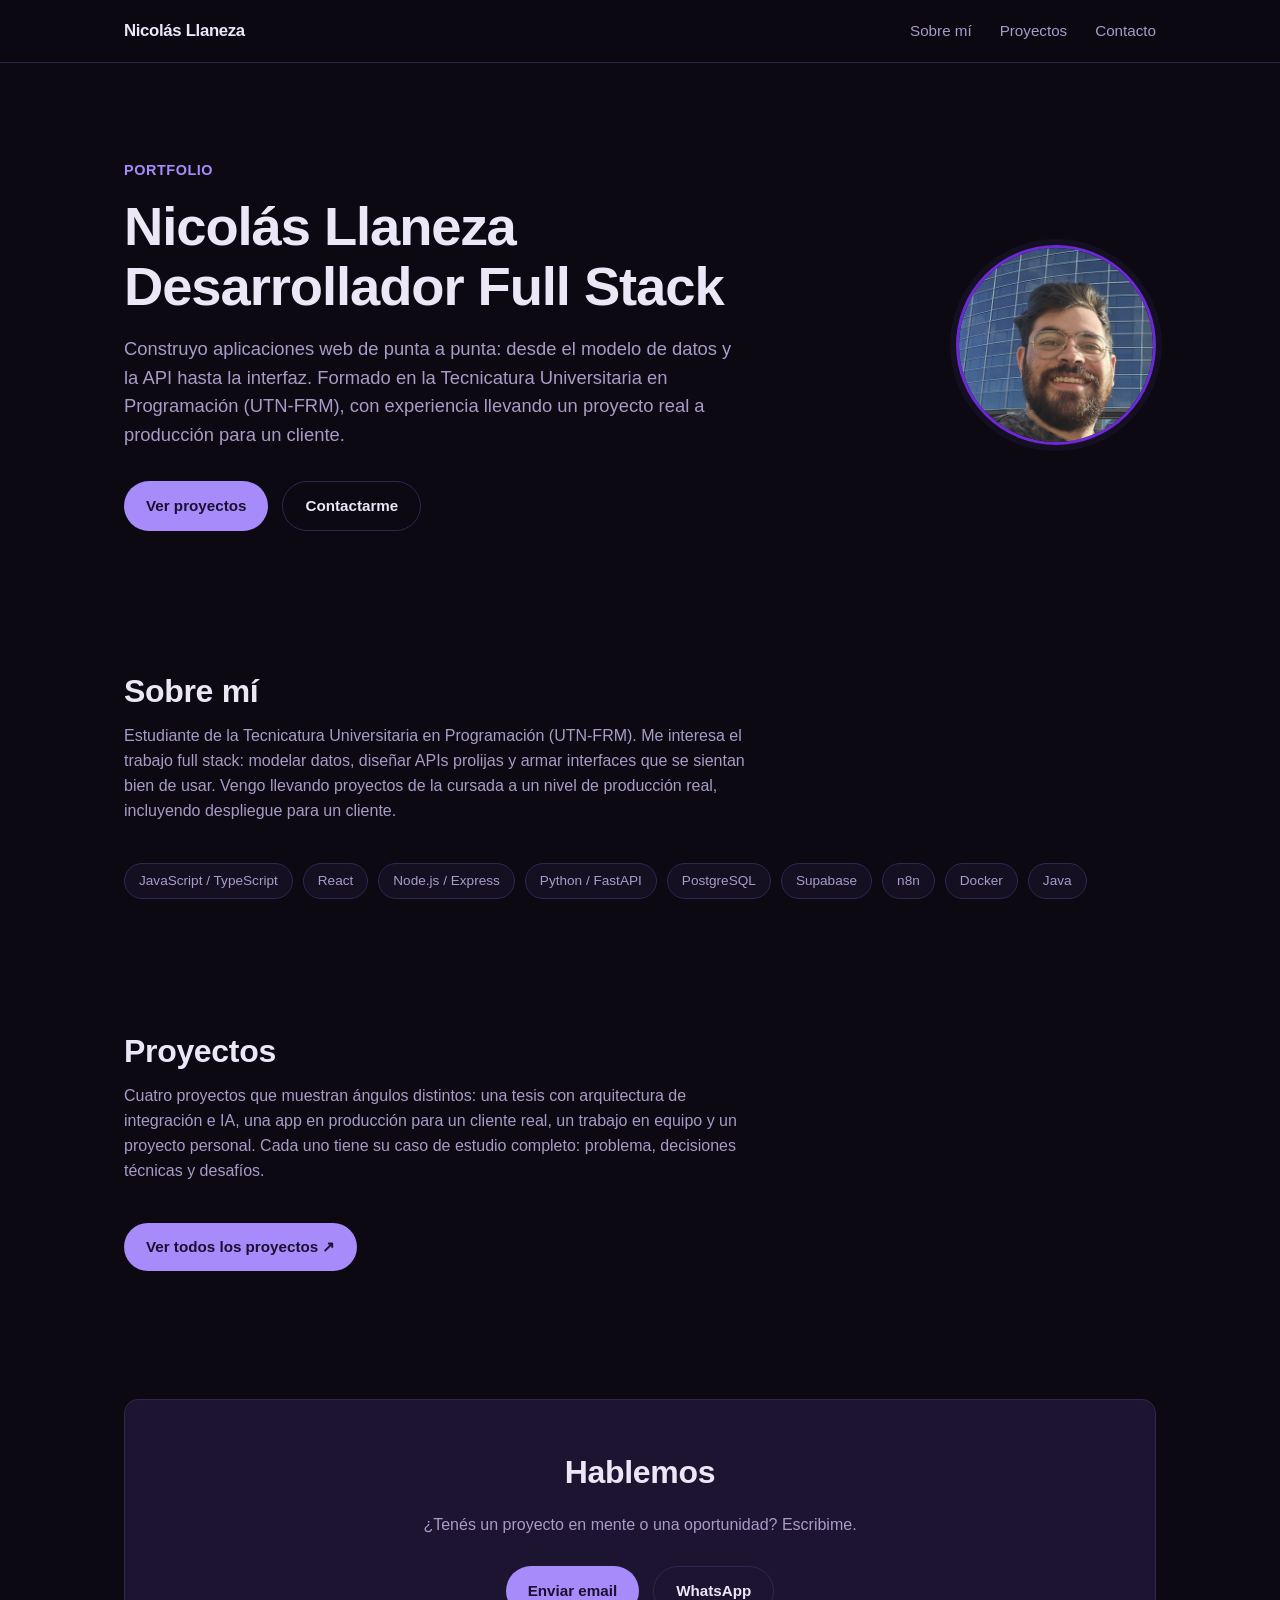
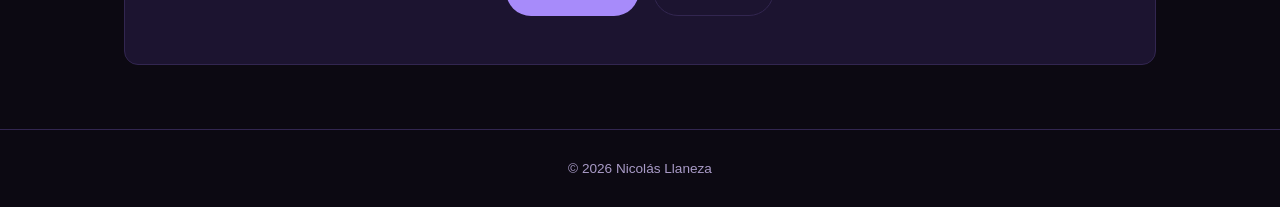
==== commit 92e93ec2: "Reorder homepage sections: Sobre mí before Proyectos Co-Authored-By: Claude Sonnet 5 <noreply@anthro" ====
--- a/index.html
+++ b/index.html
@@ -14,8 +14,8 @@
     <nav>
       <a class="logo" href="#top">Nicolás Llaneza</a>
       <ul class="nav-links">
+        <li><a href="#sobre-mi">Sobre mí</a></li>
         <li><a href="proyectos/">Proyectos</a></li>
-        <li><a href="#sobre-mi">Sobre mí</a></li>
         <li><a href="#contacto">Contacto</a></li>
       </ul>
     </nav>
@@ -43,19 +43,6 @@
       </div>
     </section>
 
-    <section id="proyectos">
-      <h2>Proyectos</h2>
-      <p class="section-sub">
-        Cuatro proyectos que muestran ángulos distintos: una tesis con arquitectura de
-        integración e IA, una app en producción para un cliente real, un trabajo en equipo
-        y un proyecto personal. Cada uno tiene su caso de estudio completo: problema,
-        decisiones técnicas y desafíos.
-      </p>
-      <div class="btn-row">
-        <a class="btn btn-primary" href="proyectos/">Ver todos los proyectos ↗</a>
-      </div>
-    </section>
-
     <section id="sobre-mi">
       <h2>Sobre mí</h2>
       <p class="section-sub">
@@ -74,6 +61,19 @@
         <span class="tag">n8n</span>
         <span class="tag">Docker</span>
         <span class="tag">Java</span>
+      </div>
+    </section>
+
+    <section id="proyectos">
+      <h2>Proyectos</h2>
+      <p class="section-sub">
+        Cuatro proyectos que muestran ángulos distintos: una tesis con arquitectura de
+        integración e IA, una app en producción para un cliente real, un trabajo en equipo
+        y un proyecto personal. Cada uno tiene su caso de estudio completo: problema,
+        decisiones técnicas y desafíos.
+      </p>
+      <div class="btn-row">
+        <a class="btn btn-primary" href="proyectos/">Ver todos los proyectos ↗</a>
       </div>
     </section>
 
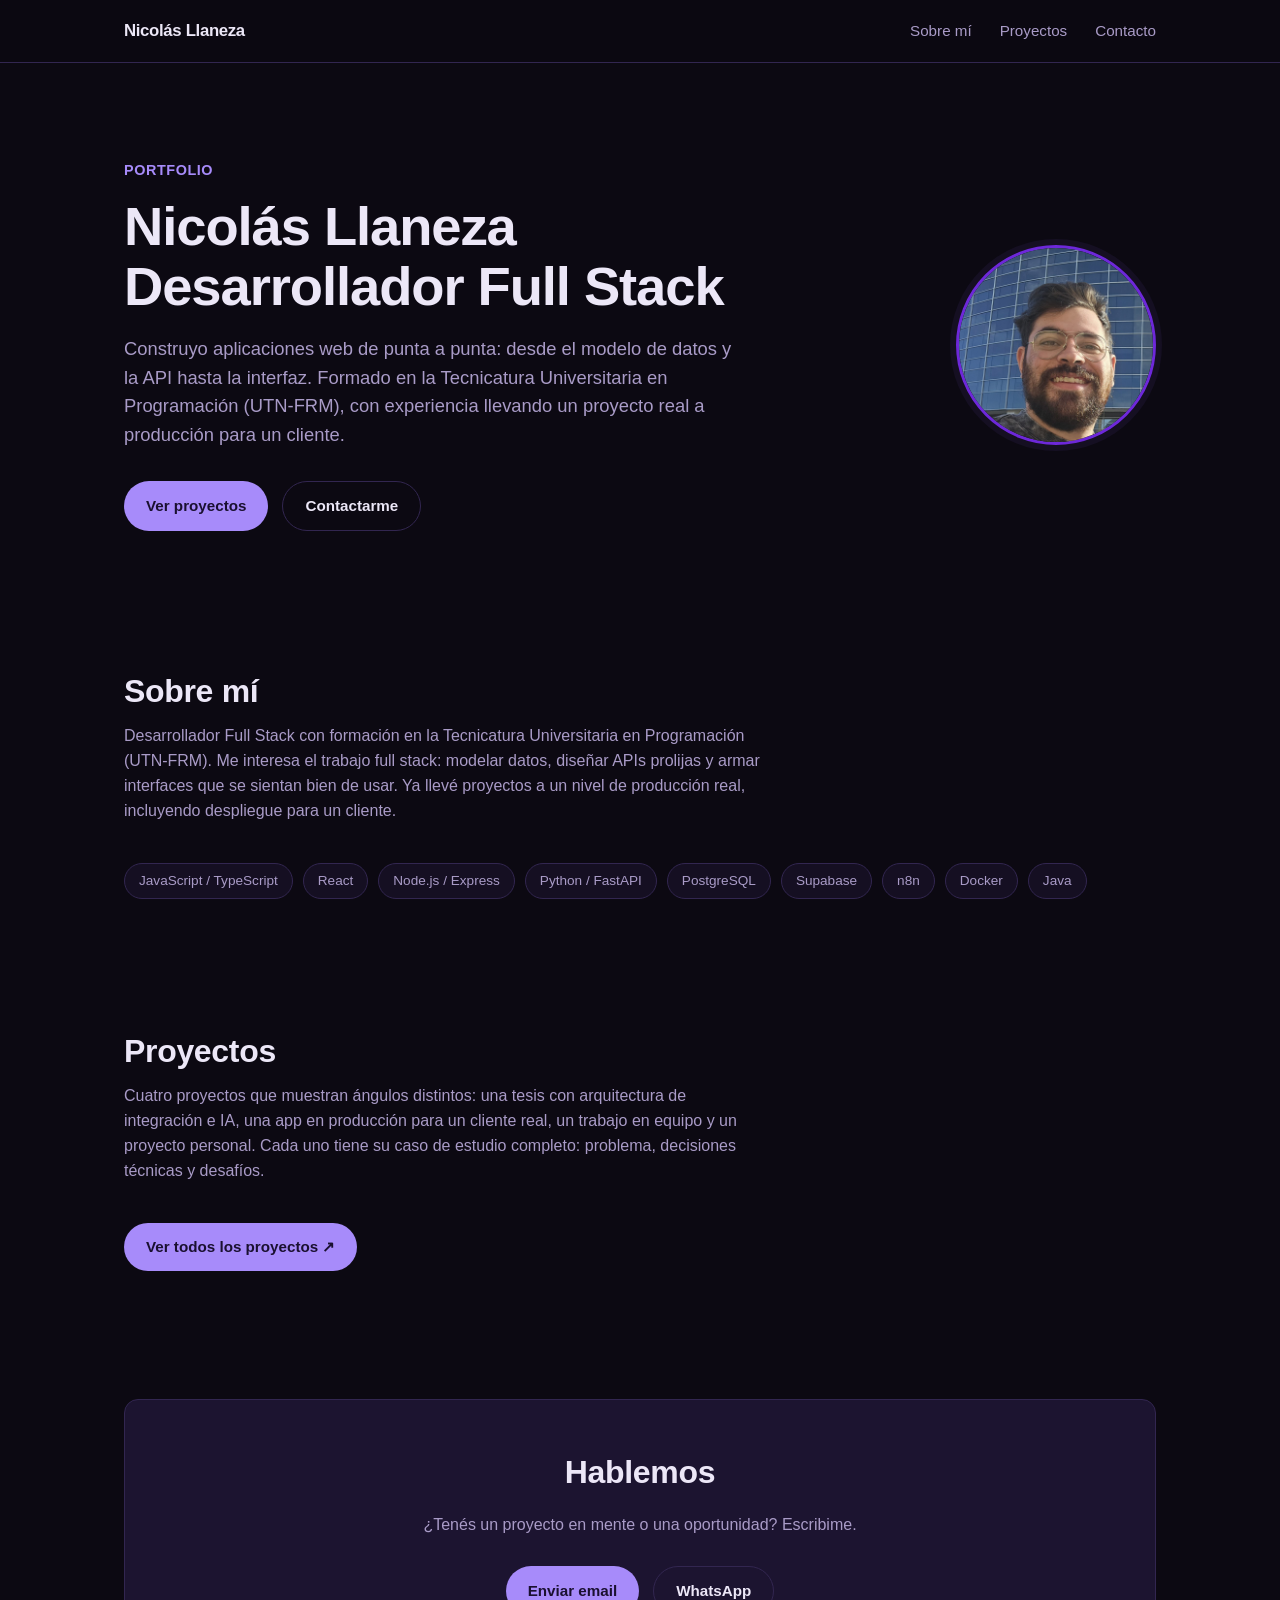
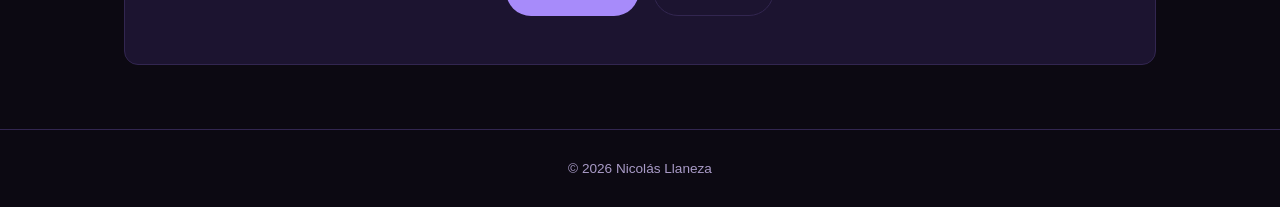
==== commit 6837e031: "Lead with "Desarrollador" identity over "Estudiante" framing Co-Authored-By: Claude Sonnet 5 <norepl" ====
--- a/index.html
+++ b/index.html
@@ -46,10 +46,10 @@
     <section id="sobre-mi">
       <h2>Sobre mí</h2>
       <p class="section-sub">
-        Estudiante de la Tecnicatura Universitaria en Programación (UTN-FRM). Me interesa
-        el trabajo full stack: modelar datos, diseñar APIs prolijas y armar interfaces que
-        se sientan bien de usar. Vengo llevando proyectos de la cursada a un nivel de
-        producción real, incluyendo despliegue para un cliente.
+        Desarrollador Full Stack con formación en la Tecnicatura Universitaria en
+        Programación (UTN-FRM). Me interesa el trabajo full stack: modelar datos, diseñar
+        APIs prolijas y armar interfaces que se sientan bien de usar. Ya llevé proyectos a
+        un nivel de producción real, incluyendo despliegue para un cliente.
       </p>
       <div class="stack-tags">
         <span class="tag">JavaScript / TypeScript</span>
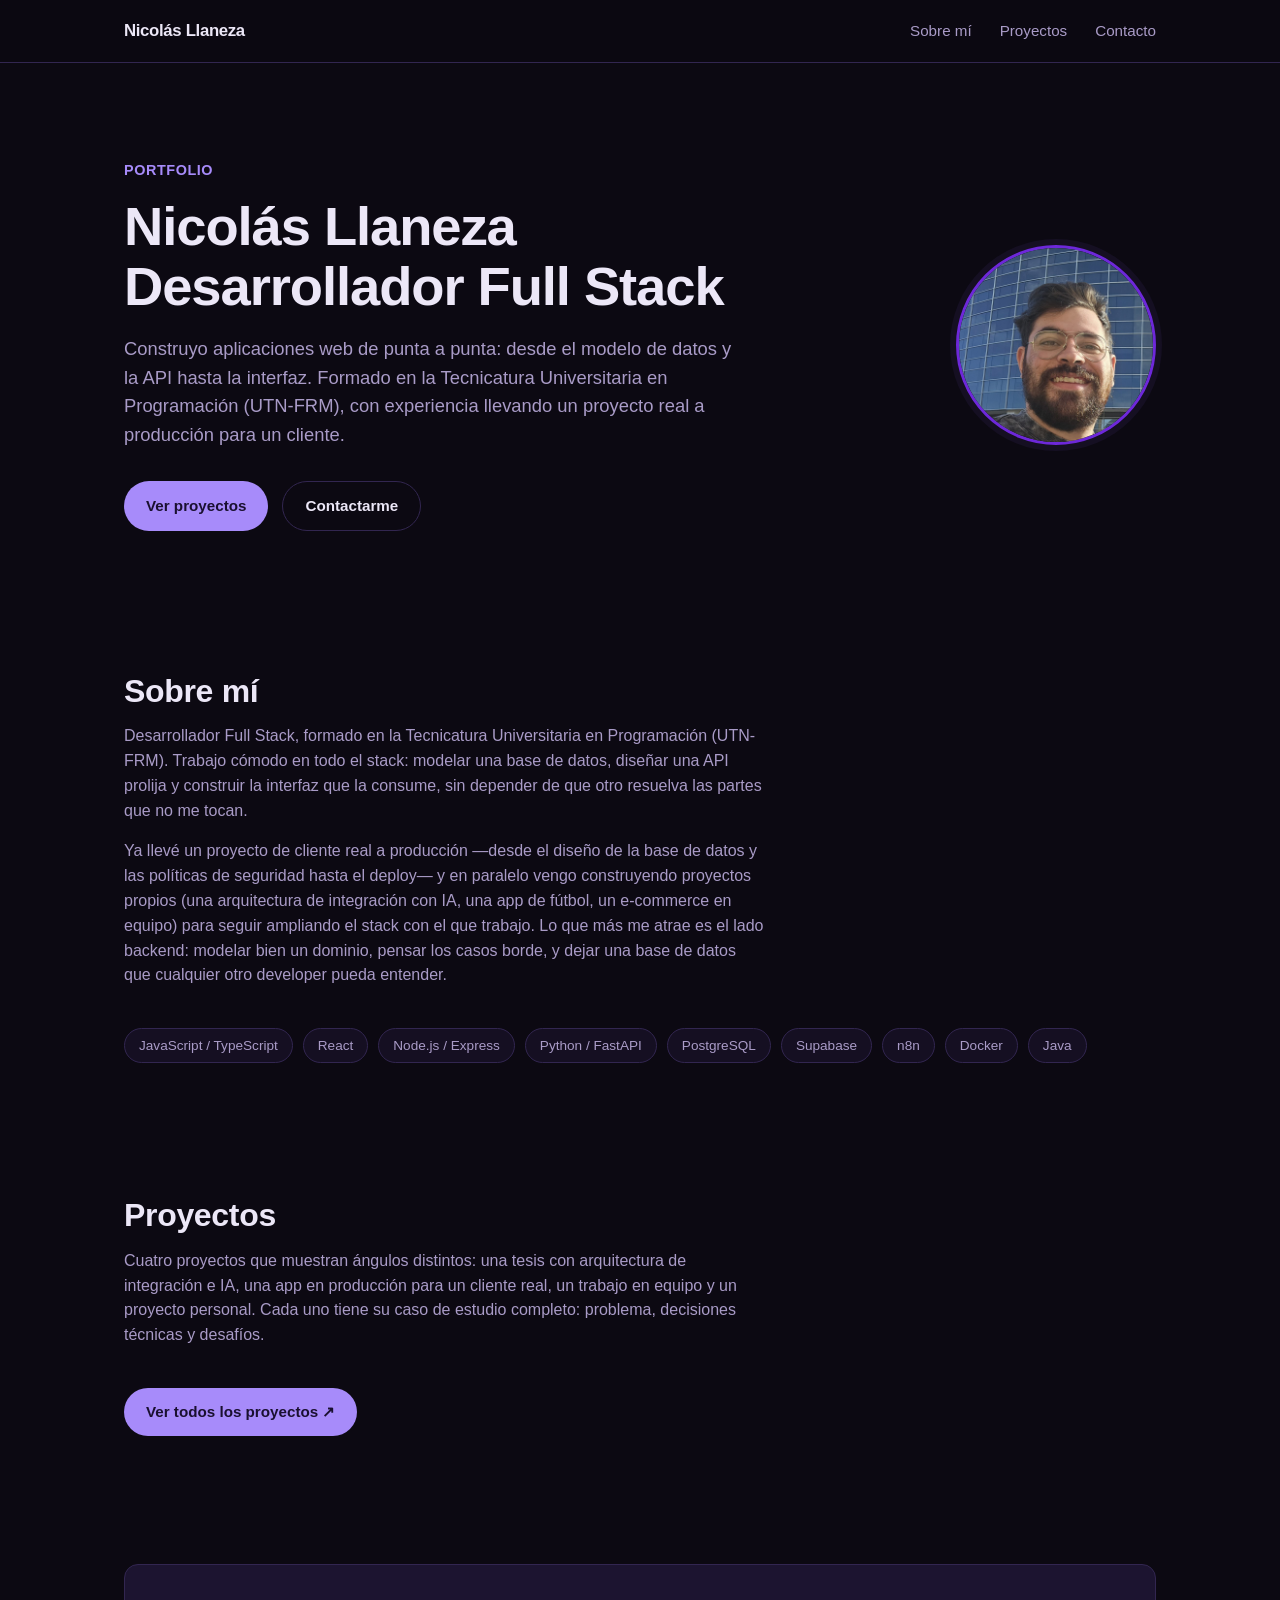
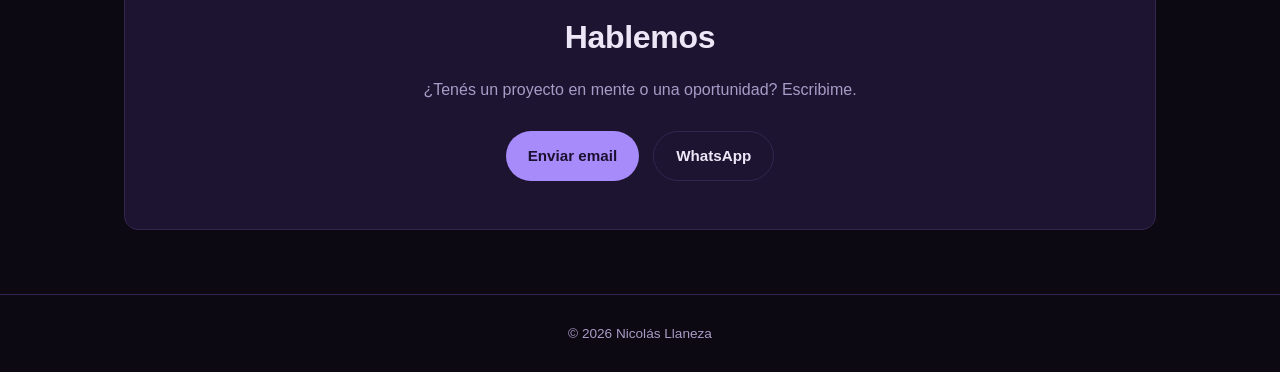
==== commit 0ee1de23: "Expand Sobre mí with concrete experience, less student framing Co-Authored-By: Claude Sonnet 5 <nore" ====
--- a/index.html
+++ b/index.html
@@ -45,11 +45,19 @@
 
     <section id="sobre-mi">
       <h2>Sobre mí</h2>
+      <p class="section-sub" style="margin-bottom: 16px;">
+        Desarrollador Full Stack, formado en la Tecnicatura Universitaria en Programación
+        (UTN-FRM). Trabajo cómodo en todo el stack: modelar una base de datos, diseñar una
+        API prolija y construir la interfaz que la consume, sin depender de que otro
+        resuelva las partes que no me tocan.
+      </p>
       <p class="section-sub">
-        Desarrollador Full Stack con formación en la Tecnicatura Universitaria en
-        Programación (UTN-FRM). Me interesa el trabajo full stack: modelar datos, diseñar
-        APIs prolijas y armar interfaces que se sientan bien de usar. Ya llevé proyectos a
-        un nivel de producción real, incluyendo despliegue para un cliente.
+        Ya llevé un proyecto de cliente real a producción —desde el diseño de la base de
+        datos y las políticas de seguridad hasta el deploy— y en paralelo vengo
+        construyendo proyectos propios (una arquitectura de integración con IA, una app de
+        fútbol, un e-commerce en equipo) para seguir ampliando el stack con el que trabajo.
+        Lo que más me atrae es el lado backend: modelar bien un dominio, pensar los casos
+        borde, y dejar una base de datos que cualquier otro developer pueda entender.
       </p>
       <div class="stack-tags">
         <span class="tag">JavaScript / TypeScript</span>
